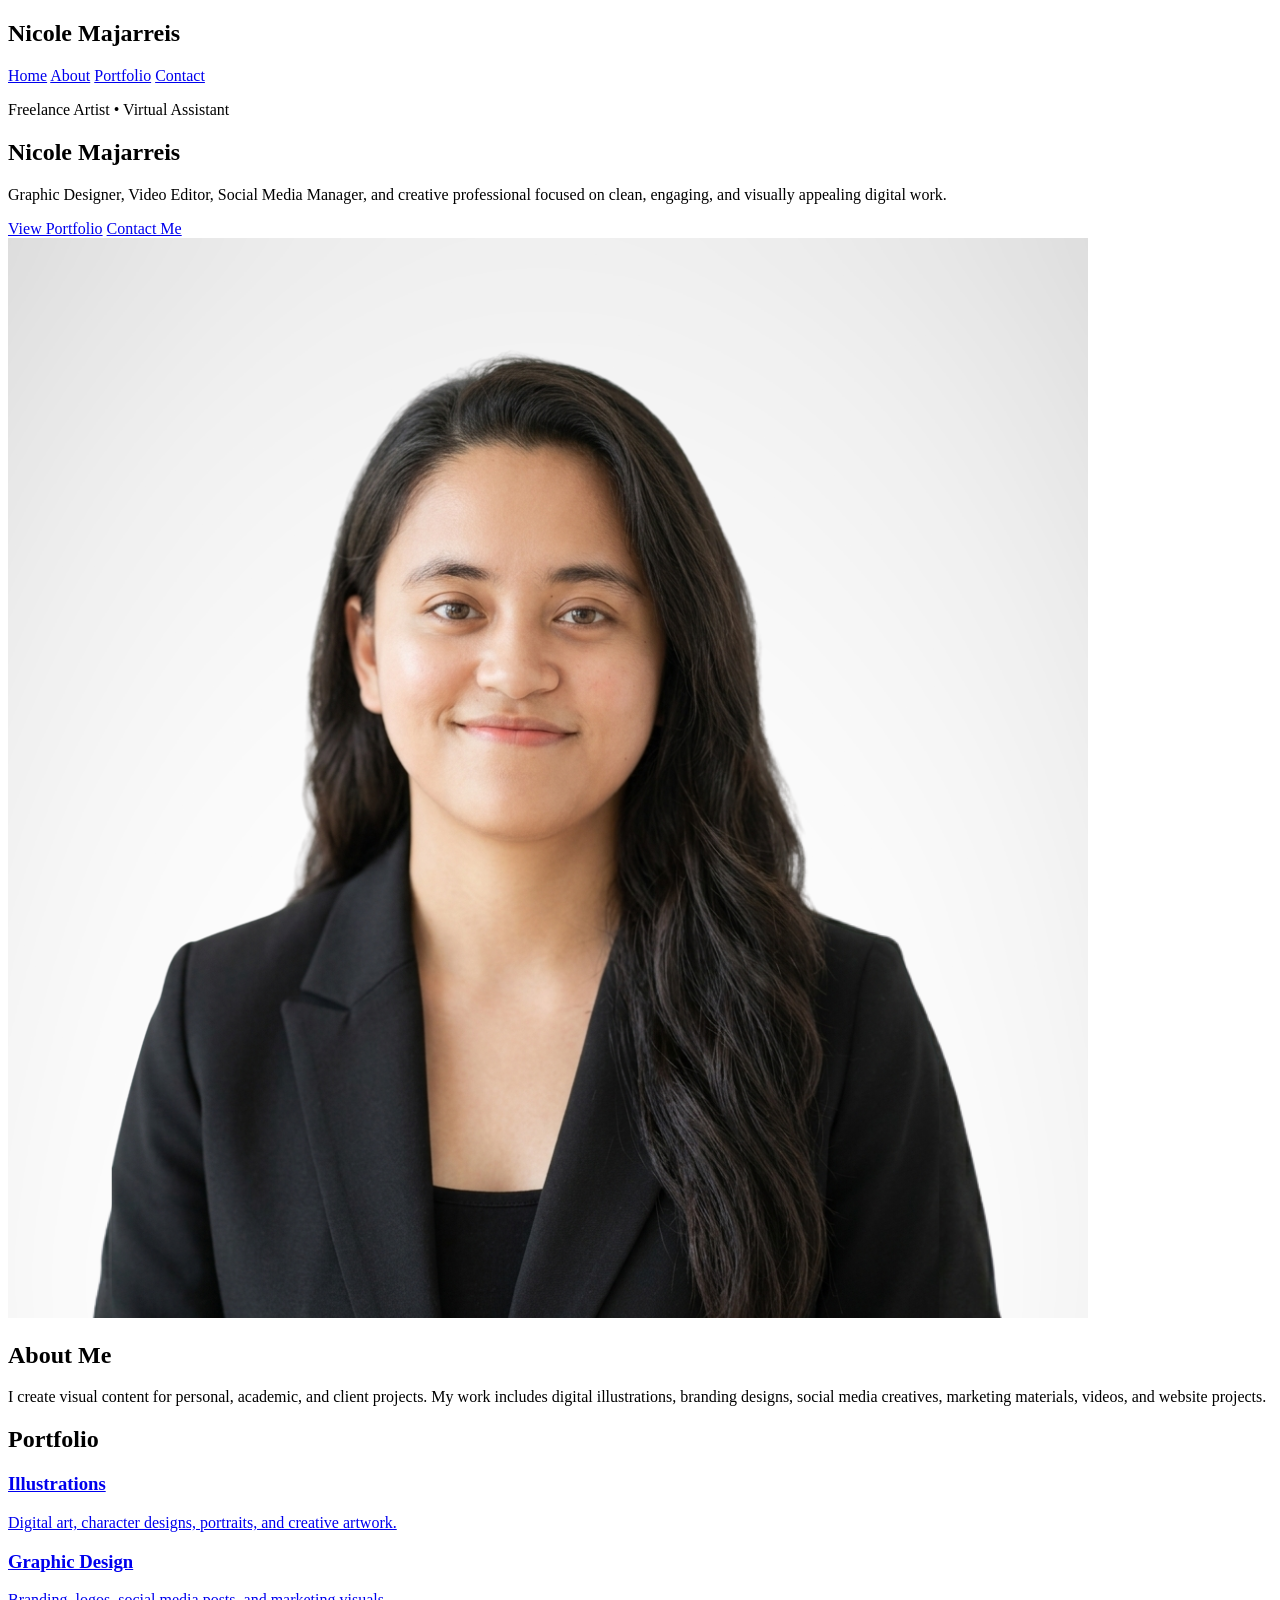
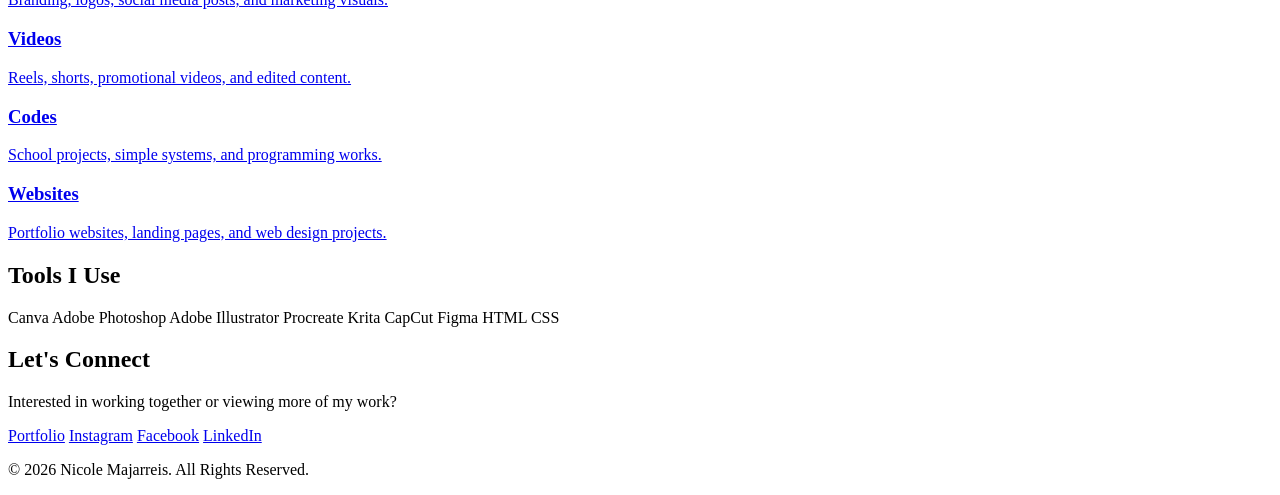
==== index.html @ 4a58bb7e "Fix stylesheet link self-closing tag in index.html" ====
<!DOCTYPE html>
<html lang="en">
<head>
  <meta charset="UTF-8" />
  <meta name="viewport" content="width=device-width, initial-scale=1.0" />
  <title>Nicole Majarreis | Portfolio</title>
  <link rel="stylesheet" href="style.css">
</head>
<body>

  <header>
    <nav>
      <h2>Nicole Majarreis</h2>
      <div>
        <a href="#home">Home</a>
        <a href="#about">About</a>
        <a href="#portfolio">Portfolio</a>
        <a href="#contact">Contact</a>
      </div>
    </nav>
  </header>

  <section class="hero" id="home">
    <div class="hero-text">
      <p class="small-title">Freelance Artist • Virtual Assistant</p>
      <h1>Nicole Majarreis</h1>
      <p>
        Graphic Designer, Video Editor, Social Media Manager, and creative professional
        focused on clean, engaging, and visually appealing digital work.
      </p>

      <div class="buttons">
        <a href="#portfolio" class="btn primary">View Portfolio</a>
        <a href="#contact" class="btn secondary">Contact Me</a>
      </div>
    </div>

    <div class="hero-card">
      <img src="assets/images/profile.png" alt="Nicole Majarreis">
    </div>
  </section>

  <section class="about" id="about">
    <h2>About Me</h2>
    <p>
      I create visual content for personal, academic, and client projects.
      My work includes digital illustrations, branding designs, social media creatives,
      marketing materials, videos, and website projects.
    </p>
  </section>

  <section class="portfolio" id="portfolio">
    <h2>Portfolio</h2>

    <div class="portfolio-grid">

      <a href="illustrations.html" class="project-card">
        <h3>Illustrations</h3>
        <p>Digital art, character designs, portraits, and creative artwork.</p>
      </a>

      <a href="graphic-design.html" class="project-card">
        <h3>Graphic Design</h3>
        <p>Branding, logos, social media posts, and marketing visuals.</p>
      </a>

      <a href="videos.html" class="project-card">
        <h3>Videos</h3>
        <p>Reels, shorts, promotional videos, and edited content.</p>
      </a>

      <a href="codes.html" class="project-card">
        <h3>Codes</h3>
        <p>School projects, simple systems, and programming works.</p>
      </a>

      <a href="websites.html" class="project-card">
        <h3>Websites</h3>
        <p>Portfolio websites, landing pages, and web design projects.</p>
      </a>

    </div>
  </section>

  <section class="tools">
    <h2>Tools I Use</h2>
    <div class="tools-list">
      <span>Canva</span>
      <span>Adobe Photoshop</span>
      <span>Adobe Illustrator</span>
      <span>Procreate</span>
      <span>Krita</span>
      <span>CapCut</span>
      <span>Figma</span>
      <span>HTML</span>
      <span>CSS</span>
    </div>
  </section>

  <section class="contact" id="contact">
    <h2>Let's Connect</h2>
    <p>Interested in working together or viewing more of my work?</p>

    <div class="contact-links">
      <a href="https://isabelo-baniqued.my.canva.site/nicole-majarreis-portfolio-va/#about-me" target="_blank">Portfolio</a>
      <a href="https://www.instagram.com/viinyx/" target="_blank">Instagram</a>
      <a href="https://www.facebook.com/viiofarts" target="_blank">Facebook</a>
      <a href="https://www.linkedin.com/in/nicole-majarreis/" target="_blank">LinkedIn</a>
    </div>
  </section>

  <footer>
    <p>© 2026 Nicole Majarreis. All Rights Reserved.</p>
  </footer>

</body>
</html>
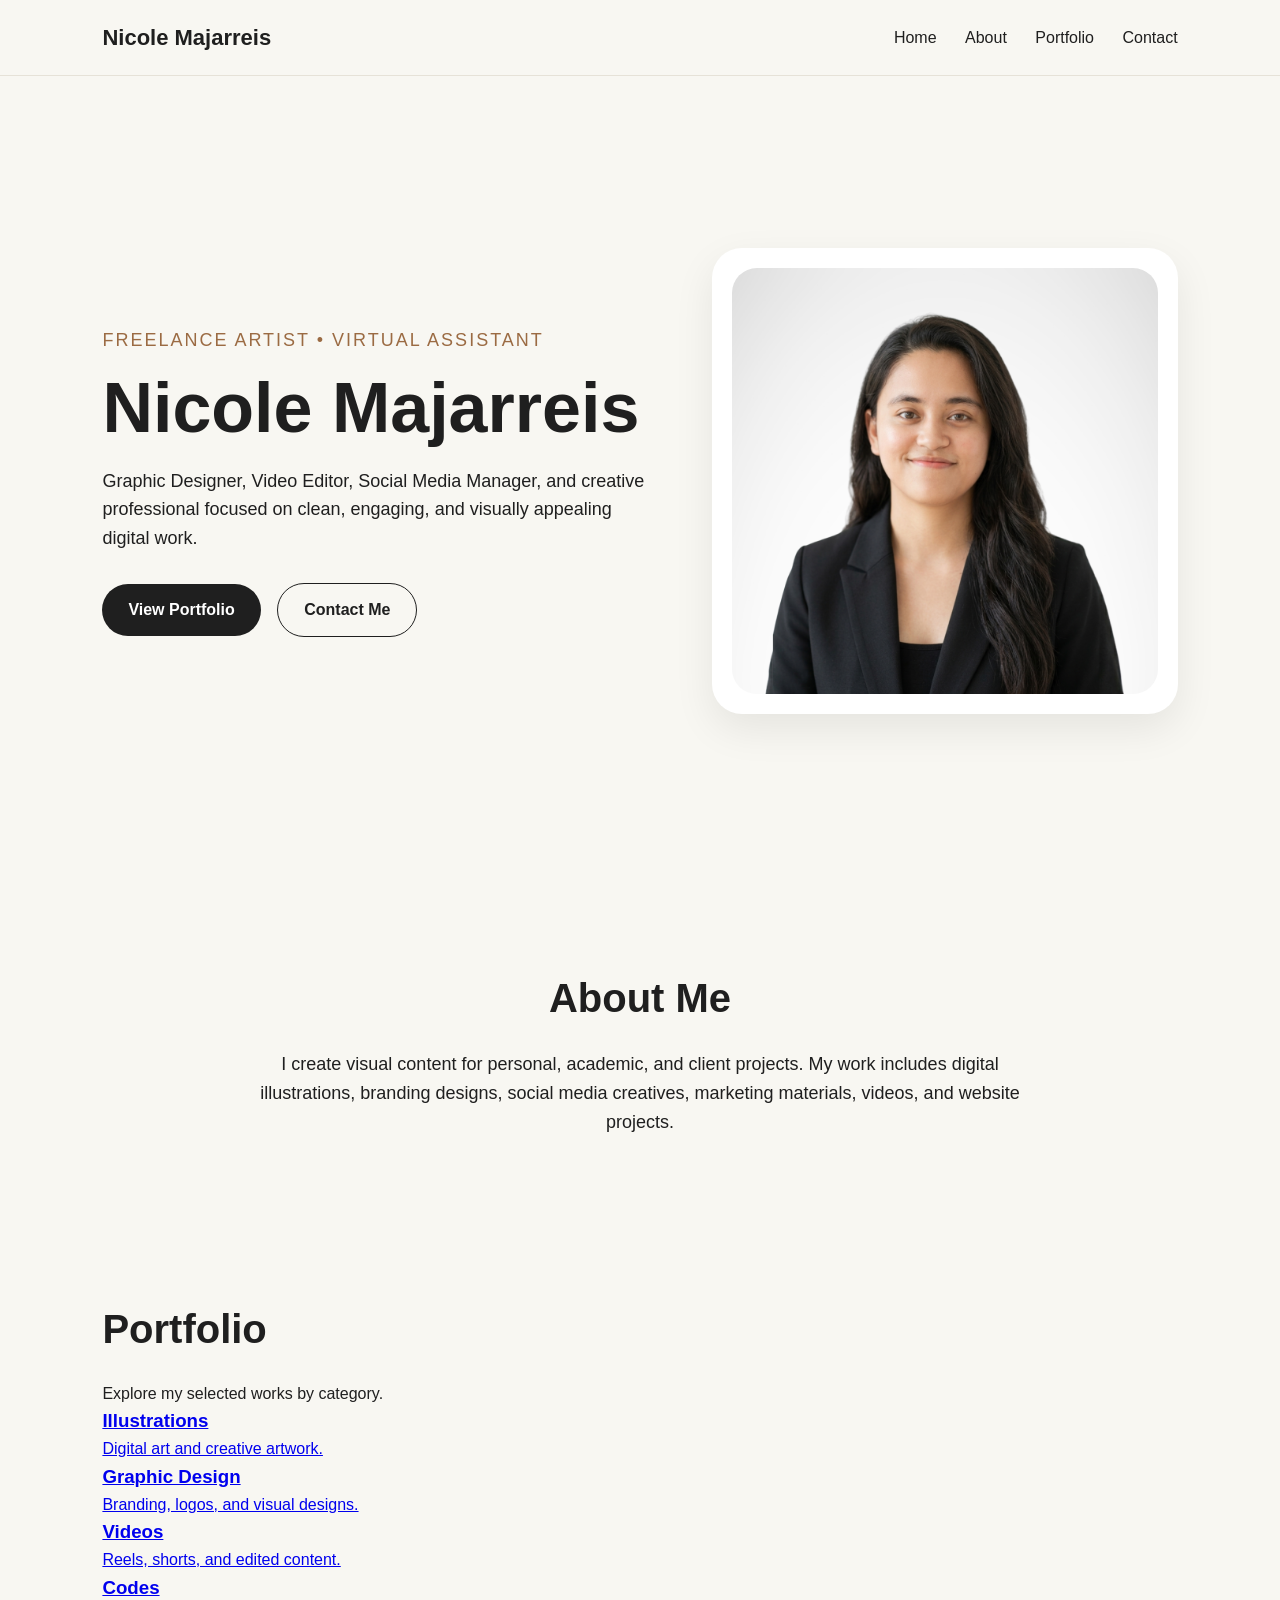
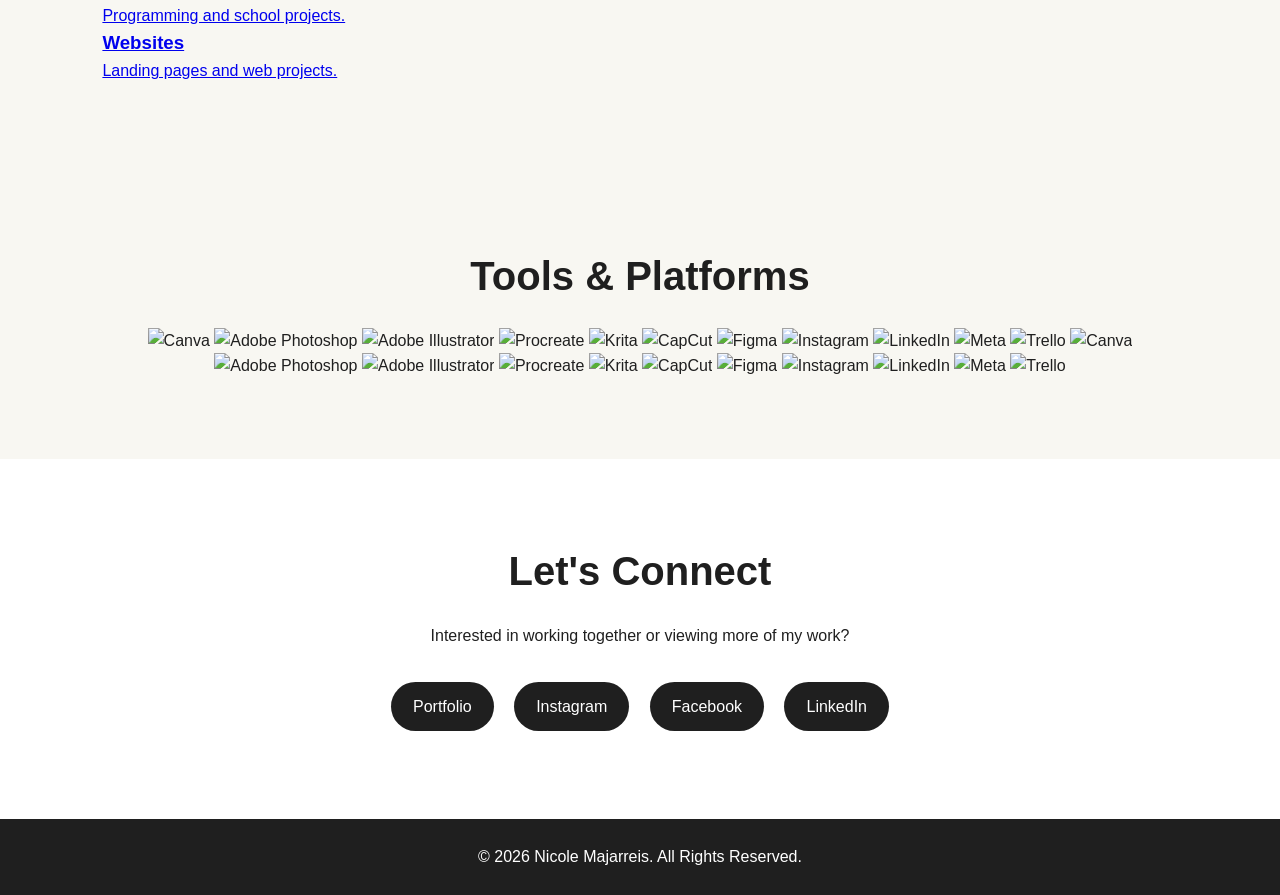
==== commit 9c54fbee: "Update index.html" ====
--- a/index.html
+++ b/index.html
@@ -4,7 +4,7 @@
   <meta charset="UTF-8" />
   <meta name="viewport" content="width=device-width, initial-scale=1.0" />
   <title>Nicole Majarreis | Portfolio</title>
-  <link rel="stylesheet" href="style.css">
+  <link rel="stylesheet" href="style.css" />
 </head>
 <body>
 
@@ -50,52 +50,81 @@
   </section>
 
   <section class="portfolio" id="portfolio">
-    <h2>Portfolio</h2>
+  <h2>Portfolio</h2>
+  <p class="section-subtitle">Explore my selected works by category.</p>
 
-    <div class="portfolio-grid">
+  <div class="flex-gallery">
 
-      <a href="illustrations.html" class="project-card">
+    <a href="illustrations.html" class="flex-card" style="background-image: url('assets/images/illustrations-cover.png');">
+      <div class="card-content">
         <h3>Illustrations</h3>
-        <p>Digital art, character designs, portraits, and creative artwork.</p>
-      </a>
+        <p>Digital art and creative artwork.</p>
+      </div>
+    </a>
 
-      <a href="graphic-design.html" class="project-card">
+    <a href="graphic-design.html" class="flex-card" style="background-image: url('assets/images/graphic-design-cover.png');">
+      <div class="card-content">
         <h3>Graphic Design</h3>
-        <p>Branding, logos, social media posts, and marketing visuals.</p>
-      </a>
+        <p>Branding, logos, and visual designs.</p>
+      </div>
+    </a>
 
-      <a href="videos.html" class="project-card">
+    <a href="videos.html" class="flex-card" style="background-image: url('assets/images/videos-cover.png');">
+      <div class="card-content">
         <h3>Videos</h3>
-        <p>Reels, shorts, promotional videos, and edited content.</p>
-      </a>
+        <p>Reels, shorts, and edited content.</p>
+      </div>
+    </a>
 
-      <a href="codes.html" class="project-card">
+    <a href="codes.html" class="flex-card" style="background-image: url('assets/images/codes-cover.png');">
+      <div class="card-content">
         <h3>Codes</h3>
-        <p>School projects, simple systems, and programming works.</p>
-      </a>
+        <p>Programming and school projects.</p>
+      </div>
+    </a>
 
-      <a href="websites.html" class="project-card">
+    <a href="websites.html" class="flex-card" style="background-image: url('assets/images/websites-cover.png');">
+      <div class="card-content">
         <h3>Websites</h3>
-        <p>Portfolio websites, landing pages, and web design projects.</p>
-      </a>
+        <p>Landing pages and web projects.</p>
+      </div>
+    </a>
 
+  </div>
+</section>
+
+<section class="tools">
+  <h2>Tools & Platforms</h2>
+
+  <div class="tools-marquee">
+    <div class="tools-track">
+      <img src="assets/images/canva.png" alt="Canva">
+      <img src="assets/images/photoshop.png" alt="Adobe Photoshop">
+      <img src="assets/images/illustrator.png" alt="Adobe Illustrator">
+      <img src="assets/images/procreate.png" alt="Procreate">
+      <img src="assets/images/krita.png" alt="Krita">
+      <img src="assets/images/capcut.png" alt="CapCut">
+      <img src="assets/images/figma.png" alt="Figma">
+      <img src="assets/images/instagram.png" alt="Instagram">
+      <img src="assets/images/linkedin.png" alt="LinkedIn">
+      <img src="assets/images/meta.png" alt="Meta">
+      <img src="assets/images/trello.png" alt="Trello">
+
+      <img src="assets/images/canva.png" alt="Canva">
+      <img src="assets/images/photoshop.png" alt="Adobe Photoshop">
+      <img src="assets/images/illustrator.png" alt="Adobe Illustrator">
+      <img src="assets/images/procreate.png" alt="Procreate">
+      <img src="assets/images/krita.png" alt="Krita">
+      <img src="assets/images/capcut.png" alt="CapCut">
+      <img src="assets/images/Figma.png" alt="Figma">
+      <img src="assets/images/instagram.png" alt="Instagram">
+      <img src="assets/images/linkedin.png" alt="LinkedIn">
+      <img src="assets/images/meta.png" alt="Meta">
+      <img src="assets/images/trello.png" alt="Trello">
     </div>
-  </section>
+  </div>
+</section>
 
-  <section class="tools">
-    <h2>Tools I Use</h2>
-    <div class="tools-list">
-      <span>Canva</span>
-      <span>Adobe Photoshop</span>
-      <span>Adobe Illustrator</span>
-      <span>Procreate</span>
-      <span>Krita</span>
-      <span>CapCut</span>
-      <span>Figma</span>
-      <span>HTML</span>
-      <span>CSS</span>
-    </div>
-  </section>
 
   <section class="contact" id="contact">
     <h2>Let's Connect</h2>
--- a/style.css
+++ b/style.css
@@ -0,0 +1,233 @@
+* {
+  margin: 0;
+  padding: 0;
+  box-sizing: border-box;
+}
+
+html {
+  scroll-behavior: smooth;
+}
+
+body {
+  font-family: Arial, sans-serif;
+  background: #F8F7F2;
+  color: #1f1f1f;
+  line-height: 1.6;
+}
+
+header {
+  width: 100%;
+  padding: 20px 8%;
+  background: #F8F7F2;
+  position: sticky;
+  top: 0;
+  z-index: 10;
+  border-bottom: 1px solid #e6e2d8;
+}
+
+nav {
+  display: flex;
+  justify-content: space-between;
+  align-items: center;
+}
+
+nav h2 {
+  font-size: 22px;
+}
+
+nav a {
+  text-decoration: none;
+  color: #1f1f1f;
+  margin-left: 24px;
+  font-weight: 500;
+}
+
+nav a:hover {
+  color: #9b6b43;
+}
+
+.hero {
+  min-height: 90vh;
+  padding: 80px 8%;
+  display: grid;
+  grid-template-columns: 1.2fr 1fr;
+  align-items: center;
+  gap: 50px;
+}
+
+.small-title {
+  color: #9b6b43;
+  letter-spacing: 2px;
+  text-transform: uppercase;
+  font-size: 14px;
+  margin-bottom: 15px;
+}
+
+.hero h1 {
+  font-size: 70px;
+  line-height: 1.1;
+  margin-bottom: 20px;
+}
+
+.hero p {
+  max-width: 600px;
+  font-size: 18px;
+}
+
+.buttons {
+  margin-top: 30px;
+}
+
+.btn {
+  display: inline-block;
+  padding: 13px 26px;
+  border-radius: 30px;
+  text-decoration: none;
+  margin-right: 12px;
+  font-weight: bold;
+}
+
+.primary {
+  background: #1f1f1f;
+  color: #fff;
+}
+
+.secondary {
+  border: 1px solid #1f1f1f;
+  color: #1f1f1f;
+}
+
+.hero-card {
+  background: #fff;
+  padding: 20px;
+  border-radius: 30px;
+  box-shadow: 0 15px 40px rgba(0,0,0,0.08);
+}
+
+.hero-card img {
+  width: 100%;
+  border-radius: 25px;
+  display: block;
+}
+
+section {
+  padding: 80px 8%;
+}
+
+.about {
+  text-align: center;
+}
+
+.about h2,
+.portfolio h2,
+.tools h2,
+.contact h2 {
+  font-size: 40px;
+  margin-bottom: 20px;
+}
+
+.about p {
+  max-width: 800px;
+  margin: auto;
+  font-size: 18px;
+}
+
+.portfolio-grid {
+  display: grid;
+  grid-template-columns: repeat(3, 1fr);
+  gap: 25px;
+  margin-top: 30px;
+}
+
+.project-card {
+  background: #fff;
+  padding: 35px;
+  border-radius: 24px;
+  text-decoration: none;
+  color: #1f1f1f;
+  border: 1px solid #e8e3d8;
+  transition: 0.3s ease;
+}
+
+.project-card:hover {
+  transform: translateY(-8px);
+  box-shadow: 0 15px 35px rgba(0,0,0,0.08);
+}
+
+.project-card h3 {
+  font-size: 24px;
+  margin-bottom: 12px;
+}
+
+.tools {
+  text-align: center;
+}
+
+.tools-list {
+  display: flex;
+  flex-wrap: wrap;
+  justify-content: center;
+  gap: 12px;
+  margin-top: 25px;
+}
+
+.tools-list span {
+  background: #fff;
+  border: 1px solid #e8e3d8;
+  padding: 12px 20px;
+  border-radius: 30px;
+}
+
+.contact {
+  text-align: center;
+  background: #fff;
+}
+
+.contact-links {
+  margin-top: 25px;
+}
+
+.contact-links a {
+  display: inline-block;
+  margin: 8px;
+  padding: 12px 22px;
+  border-radius: 30px;
+  text-decoration: none;
+  color: #fff;
+  background: #1f1f1f;
+}
+
+footer {
+  text-align: center;
+  padding: 25px;
+  background: #1f1f1f;
+  color: white;
+}
+
+@media (max-width: 900px) {
+  .hero {
+    grid-template-columns: 1fr;
+    text-align: center;
+  }
+
+  .hero p {
+    margin: auto;
+  }
+
+  .hero h1 {
+    font-size: 48px;
+  }
+
+  .portfolio-grid {
+    grid-template-columns: 1fr;
+  }
+
+  nav {
+    flex-direction: column;
+    gap: 15px;
+  }
+
+  nav a {
+    margin: 0 8px;
+  }
+}
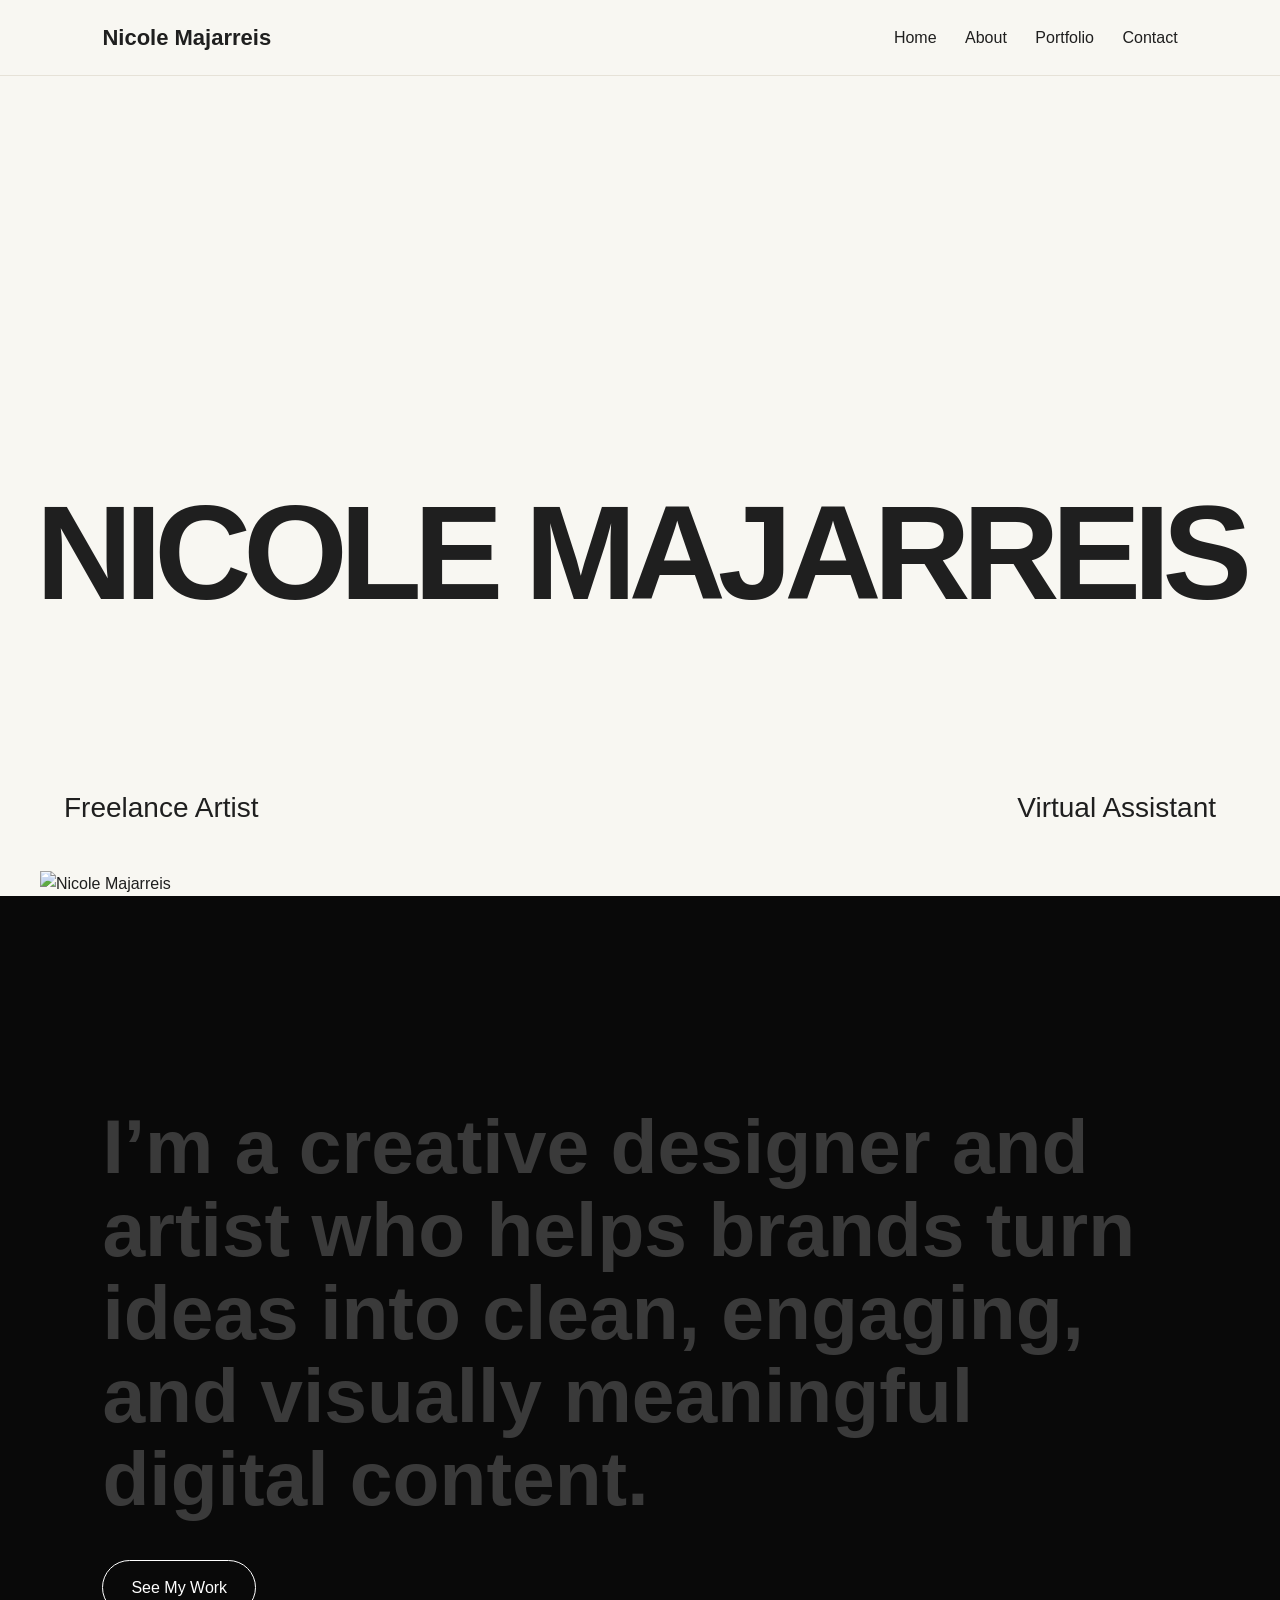
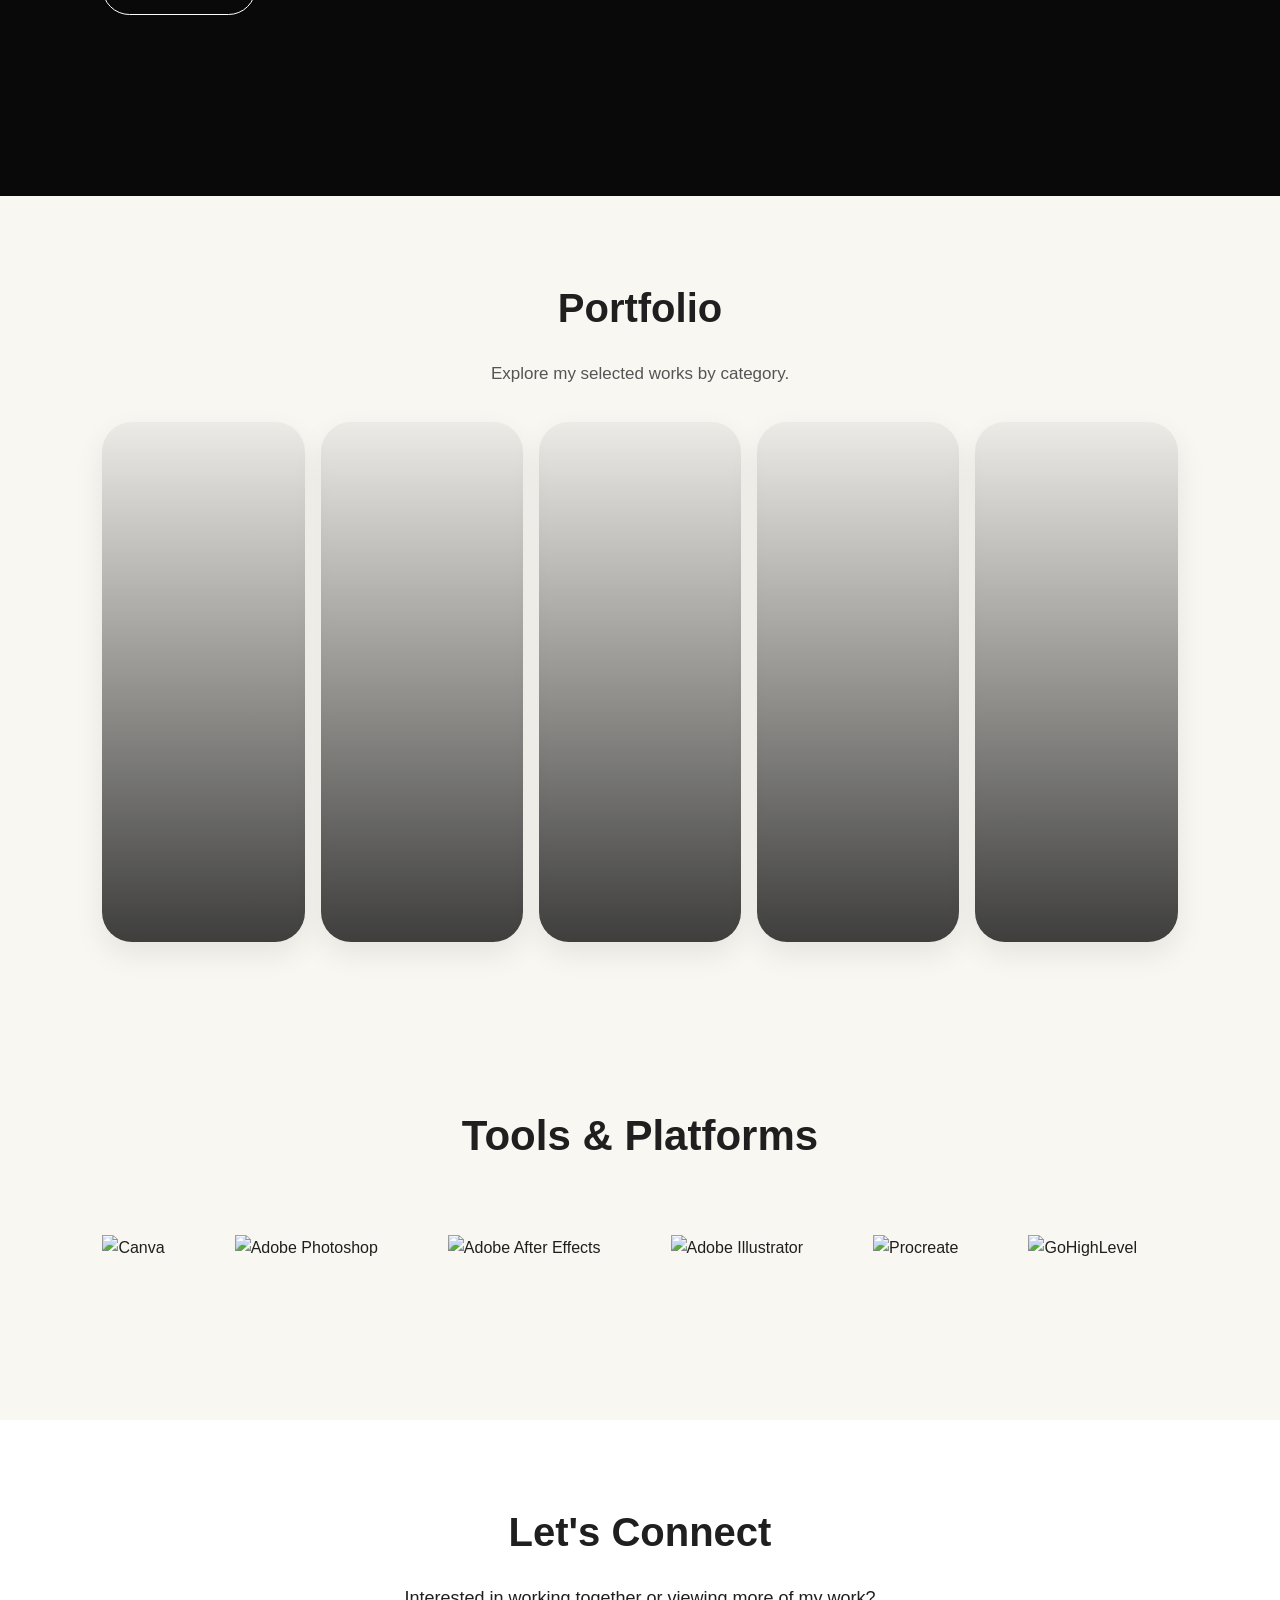
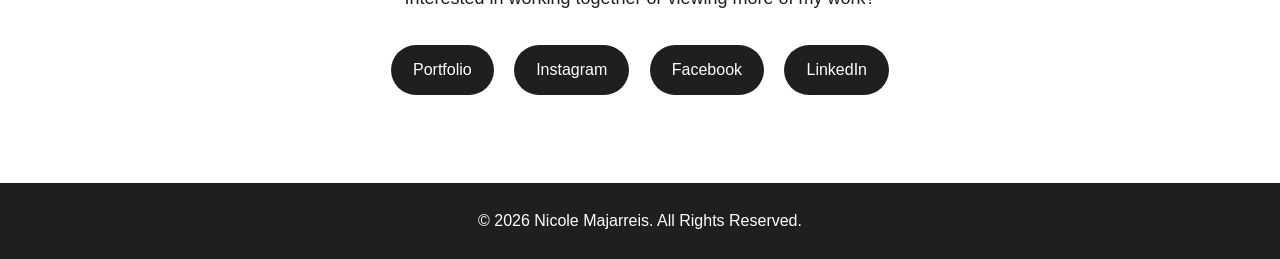
==== commit 0fc91bf7: "Add files via upload" ====
--- a/index.html
+++ b/index.html
@@ -20,34 +20,44 @@
     </nav>
   </header>
 
-  <section class="hero" id="home">
-    <div class="hero-text">
-      <p class="small-title">Freelance Artist • Virtual Assistant</p>
-      <h1>Nicole Majarreis</h1>
-      <p>
-        Graphic Designer, Video Editor, Social Media Manager, and creative professional
-        focused on clean, engaging, and visually appealing digital work.
-      </p>
+<section class="trend-hero" id="home">
+  <div class="hero-image-wrap">
+    <img src="assets/images/Home banner.png" alt="Nicole Majarreis" class="hero-main-img">
+  </div>
 
-      <div class="buttons">
-        <a href="#portfolio" class="btn primary">View Portfolio</a>
-        <a href="#contact" class="btn secondary">Contact Me</a>
-      </div>
-    </div>
+  <h1 class="hero-big-text">NICOLE MAJARREIS</h1>
 
-    <div class="hero-card">
-      <img src="assets/images/profile.png" alt="Nicole Majarreis">
-    </div>
-  </section>
+<div class="hero-role-left">Freelance Artist</div>
+<div class="hero-role-right">Virtual Assistant</div>
+</section>
 
-  <section class="about" id="about">
-    <h2>About Me</h2>
-    <p>
-      I create visual content for personal, academic, and client projects.
-      My work includes digital illustrations, branding designs, social media creatives,
-      marketing materials, videos, and website projects.
-    </p>
-  </section>
+<section class="intro-reveal">
+  <p class="intro-label"></p>
+<h2 class="word-reveal">
+  <span class="white-word">I’m</span>
+<span class="white-word">a</span>
+<span class="white-word">creative</span>
+
+<span class="red-word">designer</span>
+<span class="red-word">and</span>
+<span class="red-word">artist</span>
+
+<span class="white-word">who</span>
+<span class="white-word">helps</span>
+<span class="white-word">brands</span>
+<span class="white-word">turn</span>
+<span class="white-word">ideas</span>
+<span class="white-word">into</span>
+<span class="white-word">clean,</span>
+<span class="white-word">engaging,</span>
+<span class="white-word">and</span>
+<span class="white-word">visually</span>
+<span class="white-word">meaningful</span>
+<span class="white-word">digital</span>
+<span class="white-word">content.</span>
+</h2>
+  <a href="#portfolio" class="intro-btn">See My Work</a>
+</section>
 
   <section class="portfolio" id="portfolio">
   <h2>Portfolio</h2>
@@ -69,7 +79,7 @@
       </div>
     </a>
 
-    <a href="videos.html" class="flex-card" style="background-image: url('assets/images/videos-cover.png');">
+    <a href="videos.html" class="flex-card" style="background-image: url('assets/images/videos-cover.jpg');">
       <div class="card-content">
         <h3>Videos</h3>
         <p>Reels, shorts, and edited content.</p>
@@ -100,26 +110,22 @@
     <div class="tools-track">
       <img src="assets/images/canva.png" alt="Canva">
       <img src="assets/images/photoshop.png" alt="Adobe Photoshop">
+      <img src="assets/images/after-effects.png" alt="Adobe After Effects">
       <img src="assets/images/illustrator.png" alt="Adobe Illustrator">
       <img src="assets/images/procreate.png" alt="Procreate">
-      <img src="assets/images/krita.png" alt="Krita">
+      <img src="assets/images/ghl.png" alt="GoHighLevel">
       <img src="assets/images/capcut.png" alt="CapCut">
       <img src="assets/images/figma.png" alt="Figma">
-      <img src="assets/images/instagram.png" alt="Instagram">
-      <img src="assets/images/linkedin.png" alt="LinkedIn">
-      <img src="assets/images/meta.png" alt="Meta">
       <img src="assets/images/trello.png" alt="Trello">
 
       <img src="assets/images/canva.png" alt="Canva">
       <img src="assets/images/photoshop.png" alt="Adobe Photoshop">
+      <img src="assets/images/after-effects.png" alt="Adobe After Effects">
       <img src="assets/images/illustrator.png" alt="Adobe Illustrator">
       <img src="assets/images/procreate.png" alt="Procreate">
-      <img src="assets/images/krita.png" alt="Krita">
+      <img src="assets/images/ghl.png" alt="GoHighLevel">
       <img src="assets/images/capcut.png" alt="CapCut">
       <img src="assets/images/Figma.png" alt="Figma">
-      <img src="assets/images/instagram.png" alt="Instagram">
-      <img src="assets/images/linkedin.png" alt="LinkedIn">
-      <img src="assets/images/meta.png" alt="Meta">
       <img src="assets/images/trello.png" alt="Trello">
     </div>
   </div>
@@ -141,6 +147,6 @@
   <footer>
     <p>© 2026 Nicole Majarreis. All Rights Reserved.</p>
   </footer>
-
+<script src="script.js"></script>
 </body>
-</html>
+</html>
--- a/style.css
+++ b/style.css
@@ -1,233 +1,1204 @@
-* {
-  margin: 0;
-  padding: 0;
-  box-sizing: border-box;
-}
-
-html {
-  scroll-behavior: smooth;
-}
-
-body {
-  font-family: Arial, sans-serif;
-  background: #F8F7F2;
-  color: #1f1f1f;
-  line-height: 1.6;
-}
-
-header {
-  width: 100%;
-  padding: 20px 8%;
-  background: #F8F7F2;
-  position: sticky;
-  top: 0;
-  z-index: 10;
-  border-bottom: 1px solid #e6e2d8;
-}
-
-nav {
-  display: flex;
-  justify-content: space-between;
-  align-items: center;
-}
-
-nav h2 {
-  font-size: 22px;
-}
-
-nav a {
-  text-decoration: none;
-  color: #1f1f1f;
-  margin-left: 24px;
-  font-weight: 500;
-}
-
-nav a:hover {
-  color: #9b6b43;
-}
-
-.hero {
-  min-height: 90vh;
-  padding: 80px 8%;
-  display: grid;
-  grid-template-columns: 1.2fr 1fr;
-  align-items: center;
-  gap: 50px;
-}
-
-.small-title {
-  color: #9b6b43;
-  letter-spacing: 2px;
-  text-transform: uppercase;
-  font-size: 14px;
-  margin-bottom: 15px;
-}
-
-.hero h1 {
-  font-size: 70px;
-  line-height: 1.1;
-  margin-bottom: 20px;
-}
-
-.hero p {
-  max-width: 600px;
-  font-size: 18px;
-}
-
-.buttons {
-  margin-top: 30px;
-}
-
-.btn {
-  display: inline-block;
-  padding: 13px 26px;
-  border-radius: 30px;
-  text-decoration: none;
-  margin-right: 12px;
-  font-weight: bold;
-}
-
-.primary {
-  background: #1f1f1f;
-  color: #fff;
-}
-
-.secondary {
-  border: 1px solid #1f1f1f;
-  color: #1f1f1f;
-}
-
-.hero-card {
-  background: #fff;
-  padding: 20px;
-  border-radius: 30px;
-  box-shadow: 0 15px 40px rgba(0,0,0,0.08);
-}
-
-.hero-card img {
-  width: 100%;
-  border-radius: 25px;
-  display: block;
-}
-
-section {
-  padding: 80px 8%;
-}
-
-.about {
-  text-align: center;
-}
-
-.about h2,
-.portfolio h2,
-.tools h2,
-.contact h2 {
-  font-size: 40px;
-  margin-bottom: 20px;
-}
-
-.about p {
-  max-width: 800px;
-  margin: auto;
-  font-size: 18px;
-}
-
-.portfolio-grid {
-  display: grid;
-  grid-template-columns: repeat(3, 1fr);
-  gap: 25px;
-  margin-top: 30px;
-}
-
-.project-card {
-  background: #fff;
-  padding: 35px;
-  border-radius: 24px;
-  text-decoration: none;
-  color: #1f1f1f;
-  border: 1px solid #e8e3d8;
-  transition: 0.3s ease;
-}
-
-.project-card:hover {
-  transform: translateY(-8px);
-  box-shadow: 0 15px 35px rgba(0,0,0,0.08);
-}
-
-.project-card h3 {
-  font-size: 24px;
-  margin-bottom: 12px;
-}
-
-.tools {
-  text-align: center;
-}
-
-.tools-list {
-  display: flex;
-  flex-wrap: wrap;
-  justify-content: center;
-  gap: 12px;
-  margin-top: 25px;
-}
-
-.tools-list span {
-  background: #fff;
-  border: 1px solid #e8e3d8;
-  padding: 12px 20px;
-  border-radius: 30px;
-}
-
-.contact {
-  text-align: center;
-  background: #fff;
-}
-
-.contact-links {
-  margin-top: 25px;
-}
-
-.contact-links a {
-  display: inline-block;
-  margin: 8px;
-  padding: 12px 22px;
-  border-radius: 30px;
-  text-decoration: none;
-  color: #fff;
-  background: #1f1f1f;
-}
-
-footer {
-  text-align: center;
-  padding: 25px;
-  background: #1f1f1f;
-  color: white;
-}
-
-@media (max-width: 900px) {
-  .hero {
-    grid-template-columns: 1fr;
-    text-align: center;
-  }
-
-  .hero p {
-    margin: auto;
-  }
-
-  .hero h1 {
-    font-size: 48px;
-  }
-
-  .portfolio-grid {
-    grid-template-columns: 1fr;
-  }
-
-  nav {
-    flex-direction: column;
-    gap: 15px;
-  }
-
-  nav a {
-    margin: 0 8px;
-  }
-}
+* {
+  margin: 0;
+  padding: 0;
+  box-sizing: border-box;
+}
+
+html {
+  scroll-behavior: smooth;
+}
+
+body {
+  font-family: Arial, sans-serif;
+  background: #F8F7F2;
+  color: #1f1f1f;
+  line-height: 1.6;
+}
+
+/* HEADER */
+header {
+  width: 100%;
+  padding: 20px 8%;
+  background: #F8F7F2;
+  position: sticky;
+  top: 0;
+  z-index: 10;
+  border-bottom: 1px solid #e6e2d8;
+}
+
+nav {
+  display: flex;
+  justify-content: space-between;
+  align-items: center;
+}
+
+nav h2 {
+  font-size: 22px;
+}
+
+nav a {
+  text-decoration: none;
+  color: #1f1f1f;
+  margin-left: 24px;
+  font-weight: 500;
+}
+
+nav a:hover {
+  color: #9b6b43;
+}
+
+/* HERO */
+.hero {
+  min-height: 90vh;
+  padding: 80px 8%;
+  display: grid;
+  grid-template-columns: 1.2fr 1fr;
+  align-items: center;
+  gap: 50px;
+}
+
+.small-title {
+  color: #9b6b43;
+  letter-spacing: 2px;
+  text-transform: uppercase;
+  font-size: 14px;
+  margin-bottom: 15px;
+}
+
+.hero h1 {
+  font-size: 70px;
+  line-height: 1.1;
+  margin-bottom: 20px;
+}
+
+.hero p {
+  max-width: 600px;
+  font-size: 18px;
+}
+
+.buttons {
+  margin-top: 30px;
+}
+
+.btn {
+  display: inline-block;
+  padding: 13px 26px;
+  border-radius: 30px;
+  text-decoration: none;
+  margin-right: 12px;
+  font-weight: bold;
+}
+
+.primary {
+  background: #1f1f1f;
+  color: #fff;
+}
+
+.secondary {
+  border: 1px solid #1f1f1f;
+  color: #1f1f1f;
+}
+
+.hero-card {
+  background: #fff;
+  padding: 20px;
+  border-radius: 30px;
+  box-shadow: 0 15px 40px rgba(0,0,0,0.08);
+}
+
+.hero-card img {
+  width: 100%;
+  border-radius: 25px;
+  display: block;
+}
+
+/* GENERAL SECTIONS */
+section {
+  padding: 80px 8%;
+}
+
+.about {
+  text-align: center;
+}
+
+.about h2,
+.portfolio h2,
+.tools h2,
+.contact h2 {
+  font-size: 40px;
+  margin-bottom: 20px;
+}
+
+.about p {
+  max-width: 800px;
+  margin: auto;
+  font-size: 18px;
+}
+
+/* PORTFOLIO FLEX CARDS */
+.portfolio {
+  text-align: center;
+  background: #F8F7F2;
+}
+
+.section-subtitle {
+  text-align: center;
+  margin-bottom: 35px;
+  color: #555;
+  font-size: 17px;
+}
+
+.flex-gallery {
+  display: flex;
+  gap: 16px;
+  width: 100%;
+  height: 520px;
+  margin-top: 35px;
+}
+
+.flex-card {
+  flex: 1;
+  position: relative;
+  border-radius: 30px;
+  overflow: hidden;
+  background-size: cover;
+  background-position: center;
+  text-decoration: none;
+  color: white;
+  transition: flex 0.7s ease, transform 0.5s ease, box-shadow 0.5s ease;
+  cursor: pointer;
+  box-shadow: 0 12px 30px rgba(0,0,0,0.08);
+}
+
+.flex-card::before {
+  content: "";
+  position: absolute;
+  inset: 0;
+  background: linear-gradient(to top, rgba(0,0,0,0.75), rgba(0,0,0,0.05));
+  transition: 0.5s ease;
+}
+
+.flex-card:hover {
+  flex: 4;
+  transform: translateY(-8px);
+  box-shadow: 0 18px 45px rgba(0,0,0,0.16);
+}
+
+.flex-card:hover::before {
+  background: linear-gradient(to top, rgba(0,0,0,0.85), rgba(0,0,0,0.15));
+}
+
+.card-content {
+  position: absolute;
+  bottom: 30px;
+  left: 28px;
+  right: 28px;
+  z-index: 2;
+  text-align: left;
+  opacity: 0;
+  transform: translateY(20px);
+  transition: 0.5s ease;
+}
+
+.flex-card:hover .card-content {
+  opacity: 1;
+  transform: translateY(0);
+}
+
+.card-content h3 {
+  font-size: 32px;
+  margin-bottom: 8px;
+}
+
+.card-content p {
+  font-size: 16px;
+  color: #f1f1f1;
+}
+
+/* TOOLS MARQUEE SECTION */
+.tools {
+  text-align: center;
+  overflow: hidden;
+  background: #F8F7F2;
+}
+
+.tools h2 {
+  font-size: 42px;
+  margin-bottom: 40px;
+}
+
+.tools-marquee {
+  width: 100%;
+  overflow: hidden;
+  position: relative;
+  padding: 25px 0;
+}
+
+.tools-track {
+  display: flex;
+  align-items: center;
+  gap: 70px;
+  width: max-content;
+  animation: scrollTools 28s linear infinite;
+}
+
+.tools-track img {
+  height: 80px;
+  width: auto;
+  object-fit: contain;
+  transition: transform 0.3s ease;
+}
+
+.tools-track img:hover {
+  transform: scale(1.12);
+}
+
+@keyframes scrollTools {
+  from {
+    transform: translateX(0);
+  }
+  to {
+    transform: translateX(-50%);
+  }
+}
+
+/* CONTACT */
+.contact {
+  text-align: center;
+  background: #fff;
+}
+
+.contact p {
+  font-size: 18px;
+}
+
+.contact-links {
+  margin-top: 25px;
+}
+
+.contact-links a {
+  display: inline-block;
+  margin: 8px;
+  padding: 12px 22px;
+  border-radius: 30px;
+  text-decoration: none;
+  color: #fff;
+  background: #1f1f1f;
+  transition: 0.3s ease;
+}
+
+.contact-links a:hover {
+  background: #9b6b43;
+  transform: translateY(-3px);
+}
+
+/* FOOTER */
+footer {
+  text-align: center;
+  padding: 25px;
+  background: #1f1f1f;
+  color: white;
+}
+
+/* RESPONSIVE */
+@media (max-width: 900px) {
+  .hero {
+    grid-template-columns: 1fr;
+    text-align: center;
+  }
+
+  .hero p {
+    margin: auto;
+  }
+
+  .hero h1 {
+    font-size: 48px;
+  }
+
+  nav {
+    flex-direction: column;
+    gap: 15px;
+  }
+
+  nav a {
+    margin: 0 8px;
+  }
+
+  .flex-gallery {
+    flex-direction: column;
+    height: auto;
+  }
+
+  .flex-card {
+    height: 230px;
+    flex: none;
+  }
+
+  .flex-card:hover {
+    flex: none;
+    transform: translateY(-5px);
+  }
+
+  .card-content {
+    opacity: 1;
+    transform: translateY(0);
+  }
+
+  .tools h2 {
+    font-size: 32px;
+  }
+
+  .tools-track {
+    gap: 45px;
+    animation-duration: 22s;
+  }
+
+  .tools-track img {
+    height: 55px;
+  }
+}
+
+/* INNER PORTFOLIO PAGES */
+/* INNER PORTFOLIO PAGES */
+/* INNER PORTFOLIO PAGES */
+/* INNER PORTFOLIO PAGES */
+
+/* ILLUSTRATIONS PAGE CAROUSEL */
+
+.page-hero {
+  min-height: 50vh;
+  padding: 100px 8% 60px;
+  text-align: center;
+  background: #F8F7F2;
+}
+
+.page-hero h1 {
+  font-size: 64px;
+  margin-bottom: 18px;
+}
+
+.page-hero p {
+  max-width: 700px;
+  margin: auto;
+  font-size: 18px;
+}
+
+.carousel-section {
+  padding: 70px 8%;
+  background: #F8F7F2;
+}
+
+.carousel-section h2 {
+  font-size: 38px;
+  margin-bottom: 10px;
+}
+
+.carousel-section p {
+  color: #555;
+  margin-bottom: 30px;
+  max-width: 700px;
+}
+
+.image-carousel {
+  display: flex;
+  gap: 22px;
+  overflow-x: auto;
+  scroll-snap-type: x mandatory;
+  padding: 10px 0 25px;
+}
+
+.image-carousel::-webkit-scrollbar {
+  height: 10px;
+}
+
+.image-carousel::-webkit-scrollbar-thumb {
+  background: #1f1f1f;
+  border-radius: 20px;
+}
+
+.image-carousel img {
+  min-width: 360px;
+  height: 460px;
+  object-fit: cover;
+  border-radius: 28px;
+  scroll-snap-align: center;
+  box-shadow: 0 15px 35px rgba(0,0,0,0.12);
+  transition: 0.3s ease;
+}
+
+.image-carousel img:hover {
+  transform: scale(1.03);
+}
+
+.tall-carousel img {
+  min-width: 320px;
+  height: 520px;
+}
+
+@media (max-width: 768px) {
+  .page-hero h1 {
+    font-size: 44px;
+  }
+
+  .image-carousel img {
+    min-width: 260px;
+    height: 360px;
+  }
+
+  .tall-carousel img {
+    min-width: 260px;
+    height: 420px;
+  }
+}
+.dark-carousel {
+  background: #050505;
+  color: white;
+  text-align: center;
+}
+
+.dark-carousel p {
+  color: #ccc;
+  margin: 0 auto 35px;
+}
+
+.carousel-3d {
+  position: relative;
+  height: 430px;
+  display: flex;
+  align-items: center;
+  justify-content: center;
+  overflow: hidden;
+}
+
+.carousel-stage {
+  position: relative;
+  width: 100%;
+  height: 360px;
+  perspective: 1200px;
+}
+
+.carousel-stage img {
+  position: absolute;
+  top: 50%;
+  left: 50%;
+  width: 260px;
+  height: 320px;
+  object-fit: cover;
+  border-radius: 18px;
+  transform: translate(-50%, -50%) scale(0.6);
+  opacity: 0;
+  transition: all 0.6s ease;
+  box-shadow: 0 20px 50px rgba(0,0,0,0.45);
+}
+
+.carousel-stage img.active {
+  transform: translate(-50%, -50%) scale(1);
+  opacity: 1;
+  z-index: 5;
+}
+
+.carousel-stage img.left {
+  transform: translate(-140%, -50%) rotateY(35deg) scale(0.8);
+  opacity: 0.8;
+  z-index: 3;
+}
+
+.carousel-stage img.right {
+  transform: translate(40%, -50%) rotateY(-35deg) scale(0.8);
+  opacity: 0.8;
+  z-index: 3;
+}
+
+.carousel-stage img.far-left {
+  transform: translate(-220%, -50%) rotateY(55deg) scale(0.55);
+  opacity: 0.45;
+  z-index: 2;
+}
+
+.carousel-stage img.far-right {
+  transform: translate(120%, -50%) rotateY(-55deg) scale(0.55);
+  opacity: 0.45;
+  z-index: 2;
+}
+
+.carousel-btn {
+  position: relative;
+  z-index: 10;
+  border: none;
+  background: white;
+  color: #111;
+  width: 42px;
+  height: 42px;
+  border-radius: 50%;
+  cursor: pointer;
+  font-size: 20px;
+  margin: 0 12px;
+}
+
+@media (max-width: 768px) {
+  .carousel-stage img {
+    width: 200px;
+    height: 260px;
+  }
+
+  .carousel-stage img.left {
+    transform: translate(-115%, -50%) rotateY(35deg) scale(0.75);
+  }
+
+  .carousel-stage img.right {
+    transform: translate(15%, -50%) rotateY(-35deg) scale(0.75);
+  }
+}
+
+
+/* MOVING STACKED CARD CAROUSEL */
+
+.stacked-projects {
+  background: #000;
+  color: white;
+  text-align: center;
+  padding: 90px 8%;
+  overflow: hidden;
+}
+
+
+.stacked-projects h2 {
+  color: #1f1f1f;
+}
+
+.stacked-projects p {
+  color: #555;
+}
+
+.stacked-carousel {
+  position: relative;
+  height: 470px;
+  max-width: 1150px;
+  margin: auto;
+  display: flex;
+  align-items: center;
+  justify-content: center;
+}
+
+.stack-card {
+  position: absolute;
+  width: 260px;
+  height: 360px;
+  border-radius: 28px;
+  overflow: hidden;
+  box-shadow: 0 20px 45px rgba(0,0,0,0.18);
+  transition: all 0.65s ease;
+  opacity: 0;
+}
+
+.stack-card img {
+  width: 100%;
+  height: 100%;
+  object-fit: cover;
+}
+
+.stack-card.stack-active {
+  transform: translateX(0) rotate(0deg) scale(1.08);
+  opacity: 1;
+  z-index: 5;
+}
+
+.stack-card.stack-left {
+  transform: translateX(-230px) rotate(-10deg) scale(0.95);
+  opacity: 0.9;
+  z-index: 4;
+}
+
+.stack-card.stack-right {
+  transform: translateX(230px) rotate(10deg) scale(0.95);
+  opacity: 0.9;
+  z-index: 4;
+}
+
+.stack-card.stack-far-left {
+  transform: translateX(-430px) rotate(-18deg) scale(0.82);
+  opacity: 0.55;
+  z-index: 3;
+}
+
+.stack-card.stack-far-right {
+  transform: translateX(430px) rotate(18deg) scale(0.82);
+  opacity: 0.55;
+  z-index: 3;
+}
+
+.stack-btn {
+  position: absolute;
+  z-index: 20;
+  bottom: 10px;
+  border: none;
+  background: #1f1f1f;
+  color: white;
+  width: 44px;
+  height: 44px;
+  border-radius: 50%;
+  cursor: pointer;
+  font-size: 20px;
+  transition: 0.3s ease;
+}
+
+.stack-btn:hover {
+  background: #9b6b43;
+  transform: scale(1.08);
+}
+
+.stack-prev {
+  left: 47%;
+  transform: translateX(-60px);
+}
+
+.stack-next {
+  left: 53%;
+  transform: translateX(20px);
+}
+
+@media (max-width: 768px) {
+  .stacked-carousel {
+    height: 430px;
+  }
+
+  .stack-card {
+    width: 220px;
+    height: 310px;
+  }
+
+  .stack-card.stack-left {
+    transform: translateX(-140px) rotate(-8deg) scale(0.85);
+  }
+
+  .stack-card.stack-right {
+    transform: translateX(140px) rotate(8deg) scale(0.85);
+  }
+
+  .stack-card.stack-far-left,
+  .stack-card.stack-far-right {
+    opacity: 0;
+  }
+
+  .stack-prev {
+    left: 42%;
+  }
+
+  .stack-next {
+    left: 55%;
+  }
+}
+
+.stacked-projects h2 {
+  color: #1f1f1f;
+}
+
+/* RUNNING 1:1 GALLERY CAROUSEL */
+
+.running-gallery {
+  background: #000;
+  padding: 90px 0;
+  overflow: hidden;
+}
+
+.running-gallery h2 {
+  color: white;
+  text-align: center;
+  font-size: 42px;
+  margin-bottom: 45px;
+}
+
+.marquee-row {
+  width: 100%;
+  overflow: hidden;
+  line-height: 0;
+}
+
+.marquee-track {
+  display: flex;
+  width: max-content;
+  gap: 0;
+}
+
+.marquee-track img {
+  width: 260px;
+  height: 260px;
+  object-fit: cover;
+  display: block;
+  flex-shrink: 0;
+}
+
+.marquee-track.left {
+  animation: moveLeft 35s linear infinite;
+}
+
+.marquee-track.right {
+  animation: moveRight 35s linear infinite;
+}
+
+@keyframes moveLeft {
+  from {
+    transform: translateX(0);
+  }
+  to {
+    transform: translateX(-50%);
+  }
+}
+
+@keyframes moveRight {
+  from {
+    transform: translateX(-50%);
+  }
+  to {
+    transform: translateX(0);
+  }
+}
+
+@media (max-width: 768px) {
+  .marquee-track img {
+    width: 180px;
+    height: 180px;
+  }
+
+  .marquee-track.left,
+  .marquee-track.right {
+    animation-duration: 28s;
+  }
+}
+
+/* GRAPHIC DESIGN MASONRY SHOWCASE */
+
+.masonry-showcase {
+  background: #1f1f1f;
+  padding: 90px 6%;
+  text-align: center;
+}
+
+.masonry-showcase h2 {
+  color: #fff;
+  font-size: 42px;
+  margin-bottom: 10px;
+}
+
+.masonry-showcase p {
+  color: #cfcfcf;
+  margin-bottom: 45px;
+}
+
+.masonry-grid {
+  display: grid;
+  grid-template-columns: repeat(3, 1fr);
+  grid-auto-rows: 180px;
+  gap: 22px;
+  max-width: 1200px;
+  margin: auto;
+}
+
+.masonry-item {
+  border-radius: 12px;
+  overflow: hidden;
+  background: #111;
+}
+
+.masonry-item img {
+  width: 100%;
+  height: 100%;
+  object-fit: cover;
+  display: block;
+  transition: 0.4s ease;
+}
+
+.masonry-item:hover img {
+  transform: scale(1.06);
+}
+
+.masonry-item.tall {
+  grid-row: span 2;
+}
+
+.masonry-item.small {
+  grid-row: span 1;
+}
+
+@media (max-width: 900px) {
+  .masonry-grid {
+    grid-template-columns: 1fr;
+    grid-auto-rows: 260px;
+  }
+
+  .masonry-item.tall,
+  .masonry-item.small {
+    grid-row: span 1;
+  }
+}
+
+
+/* INSTAGRAM STYLE GALLERY */
+
+.insta-gallery-section {
+  background: #000;
+  padding: 90px 8%;
+  text-align: center;
+}
+
+.insta-gallery-section h2 {
+  font-size: 42px;
+  margin-bottom: 10px;
+  color: #fff;
+}
+
+.insta-gallery-section p {
+  color: #ccc;
+  margin-bottom: 35px;
+}
+
+.insta-gallery {
+  display: grid;
+  grid-template-columns: repeat(3, 1fr);
+  gap: 0;
+  max-width: 1100px;
+  margin: auto;
+  border-radius: 0;
+  overflow: hidden;
+  background: transparent;
+}
+
+.insta-gallery img {
+  width: 100%;
+  aspect-ratio: 1 / 1;
+  object-fit: cover;
+  cursor: pointer;
+  transition: 0.3s ease;
+  display: block;
+}
+
+.insta-gallery img:hover {
+  filter: brightness(70%);
+}
+
+/* INSTAGRAM MODAL */
+
+.ig-modal {
+  display: none;
+  position: fixed;
+  z-index: 9999;
+  inset: 0;
+  background: rgba(0, 0, 0, 0.78);
+  align-items: center;
+  justify-content: center;
+  padding: 35px;
+}
+
+.ig-modal.active {
+  display: flex;
+}
+
+.ig-post {
+  width: min(1100px, 95vw);
+  height: min(720px, 88vh);
+  background: #fff;
+  display: grid;
+  grid-template-columns: 1.3fr 0.9fr;
+  border-radius: 6px;
+  overflow: hidden;
+}
+
+.ig-image-wrap {
+  background: #000;
+  display: flex;
+  align-items: center;
+  justify-content: center;
+}
+
+.ig-image-wrap img {
+  width: 100%;
+  height: 100%;
+  object-fit: contain;
+}
+
+.ig-details {
+  display: flex;
+  flex-direction: column;
+  background: #fff;
+}
+
+.ig-header {
+  display: flex;
+  align-items: center;
+  gap: 12px;
+  padding: 18px 20px;
+  border-bottom: 1px solid #eee;
+}
+
+.ig-header img {
+  width: 42px;
+  height: 42px;
+  border-radius: 50%;
+  object-fit: cover;
+}
+
+.ig-header h4 {
+  font-size: 16px;
+  margin-bottom: 2px;
+}
+
+.ig-header span {
+  font-size: 13px;
+  color: #777;
+}
+
+.ig-caption {
+  padding: 25px 22px;
+  text-align: left;
+}
+
+.ig-caption h3 {
+  font-size: 26px;
+  margin-bottom: 12px;
+}
+
+.ig-caption p {
+  font-size: 16px;
+  color: #1f1f1f;
+  margin-bottom: 15px;
+}
+
+.ig-tags {
+  color: #2457ff !important;
+  line-height: 1.7;
+}
+
+.ig-close {
+  position: fixed;
+  top: 22px;
+  right: 34px;
+  background: none;
+  border: none;
+  color: white;
+  font-size: 42px;
+  cursor: pointer;
+  z-index: 10001;
+}
+
+.ig-nav {
+  position: fixed;
+  top: 50%;
+  transform: translateY(-50%);
+  width: 46px;
+  height: 46px;
+  border-radius: 50%;
+  border: none;
+  background: #fff;
+  color: #1f1f1f;
+  font-size: 26px;
+  cursor: pointer;
+  z-index: 10001;
+}
+
+.ig-prev {
+  left: 35px;
+}
+
+.ig-next {
+  right: 35px;
+}
+
+@media (max-width: 850px) {
+  .insta-gallery {
+    grid-template-columns: repeat(2, 1fr);
+  }
+
+  .ig-post {
+    grid-template-columns: 1fr;
+    height: 88vh;
+    overflow-y: auto;
+  }
+
+  .ig-image-wrap {
+    height: 60vh;
+  }
+
+  .ig-nav {
+    width: 38px;
+    height: 38px;
+    font-size: 20px;
+  }
+
+  .ig-prev {
+    left: 12px;
+  }
+
+  .ig-next {
+    right: 12px;
+  }
+}
+
+
+/* TREND HERO */
+
+.trend-hero {
+position: relative;
+height: calc(100vh - 80px);
+overflow: hidden;
+background: #F8F7F2;
+padding: 0 5%;
+}
+
+.hero-image-wrap {
+position: absolute;
+inset: 0;
+display: flex;
+justify-content: center;
+align-items: flex-end;
+}
+
+.hero-main-img {
+width: 1200px;
+height: auto;
+object-fit: contain;
+filter: grayscale(10%);
+z-index: 2;
+}
+
+.hero-big-text {
+position: absolute;
+top: 58%;
+left: 50%;
+
+transform: translate(-50%, -50%);
+
+font-size: 10.5vw;
+font-weight: 900;
+letter-spacing: -8px;
+line-height: 1;
+
+white-space: nowrap;
+
+color: #1f1f1f;
+
+opacity: 1;
+z-index: 1;
+}
+
+.hero-role-left,
+.hero-role-right {
+position: absolute;
+bottom: 10%;
+font-size: 28px;
+font-weight: 500;
+color: #1f1f1f;
+z-index: 10;
+}
+
+.hero-role-left {
+left: 5%;
+}
+
+.hero-role-right {
+right: 5%;
+}
+
+/* INTRO REVEAL - DARK SCROLL ANIMATION */
+
+.intro-reveal {
+  min-height: 100vh;
+  background: #090909 !important;
+  color: #3a3a3a;
+  display: flex;
+  flex-direction: column;
+  justify-content: center;
+  padding: 8%;
+  position: relative;
+  z-index: 30;
+}
+
+.intro-label {
+  color: #ff4b3e;
+  font-size: 16px;
+  margin-bottom: 28px;
+}
+
+.intro-reveal h2 {
+  font-size: clamp(42px, 6vw, 86px);
+  line-height: 1.08;
+  max-width: 1250px;
+  color: #3a3a3a;
+}
+
+.intro-reveal h2 .white-word {
+  color: #3a3a3a;
+  transition: color 0.6s ease;
+}
+
+.intro-reveal h2 .red-word {
+  color: #3a3a3a;
+  transition: color 0.6s ease;
+}
+
+.intro-reveal.is-active h2 .white-word {
+  color: #ffffff;
+}
+
+.intro-reveal.is-active h2 .red-word{
+  color: #ff4b3e;
+}
+
+.intro-small {
+  margin-top: 28px;
+  max-width: 680px;
+  color: #b8b8b8;
+  font-size: 17px;
+}
+
+.intro-btn {
+  margin-top: 40px;
+  width: fit-content;
+  padding: 14px 28px;
+  border: 1px solid white;
+  color: white;
+  border-radius: 40px;
+  text-decoration: none;
+  transition: 0.3s ease;
+}
+
+.intro-btn:hover {
+  background: white;
+  color: #090909;
+}
+
+.hero-role-left,
+.hero-role-right{
+    position:absolute;
+    bottom:8%;
+    font-size:28px;
+    font-weight:500;
+    z-index:10;
+    color:#1f1f1f;
+    opacity:1;
+}
+
+.hero-role-left{
+    left:5%;
+}
+
+.hero-role-right{
+    right:5%;
+}
+
+
+.word-reveal span{
+  color:#3a3a3a;
+  transition: color .6s ease;
+}
+
+.word-reveal span.active{
+  color:#ffffff;
+}
+
+.word-reveal span.red-word{
+  color:#3a3a3a;
+}
+
+.word-reveal span.red-word.active{
+  color:#ff4b3e;
+}
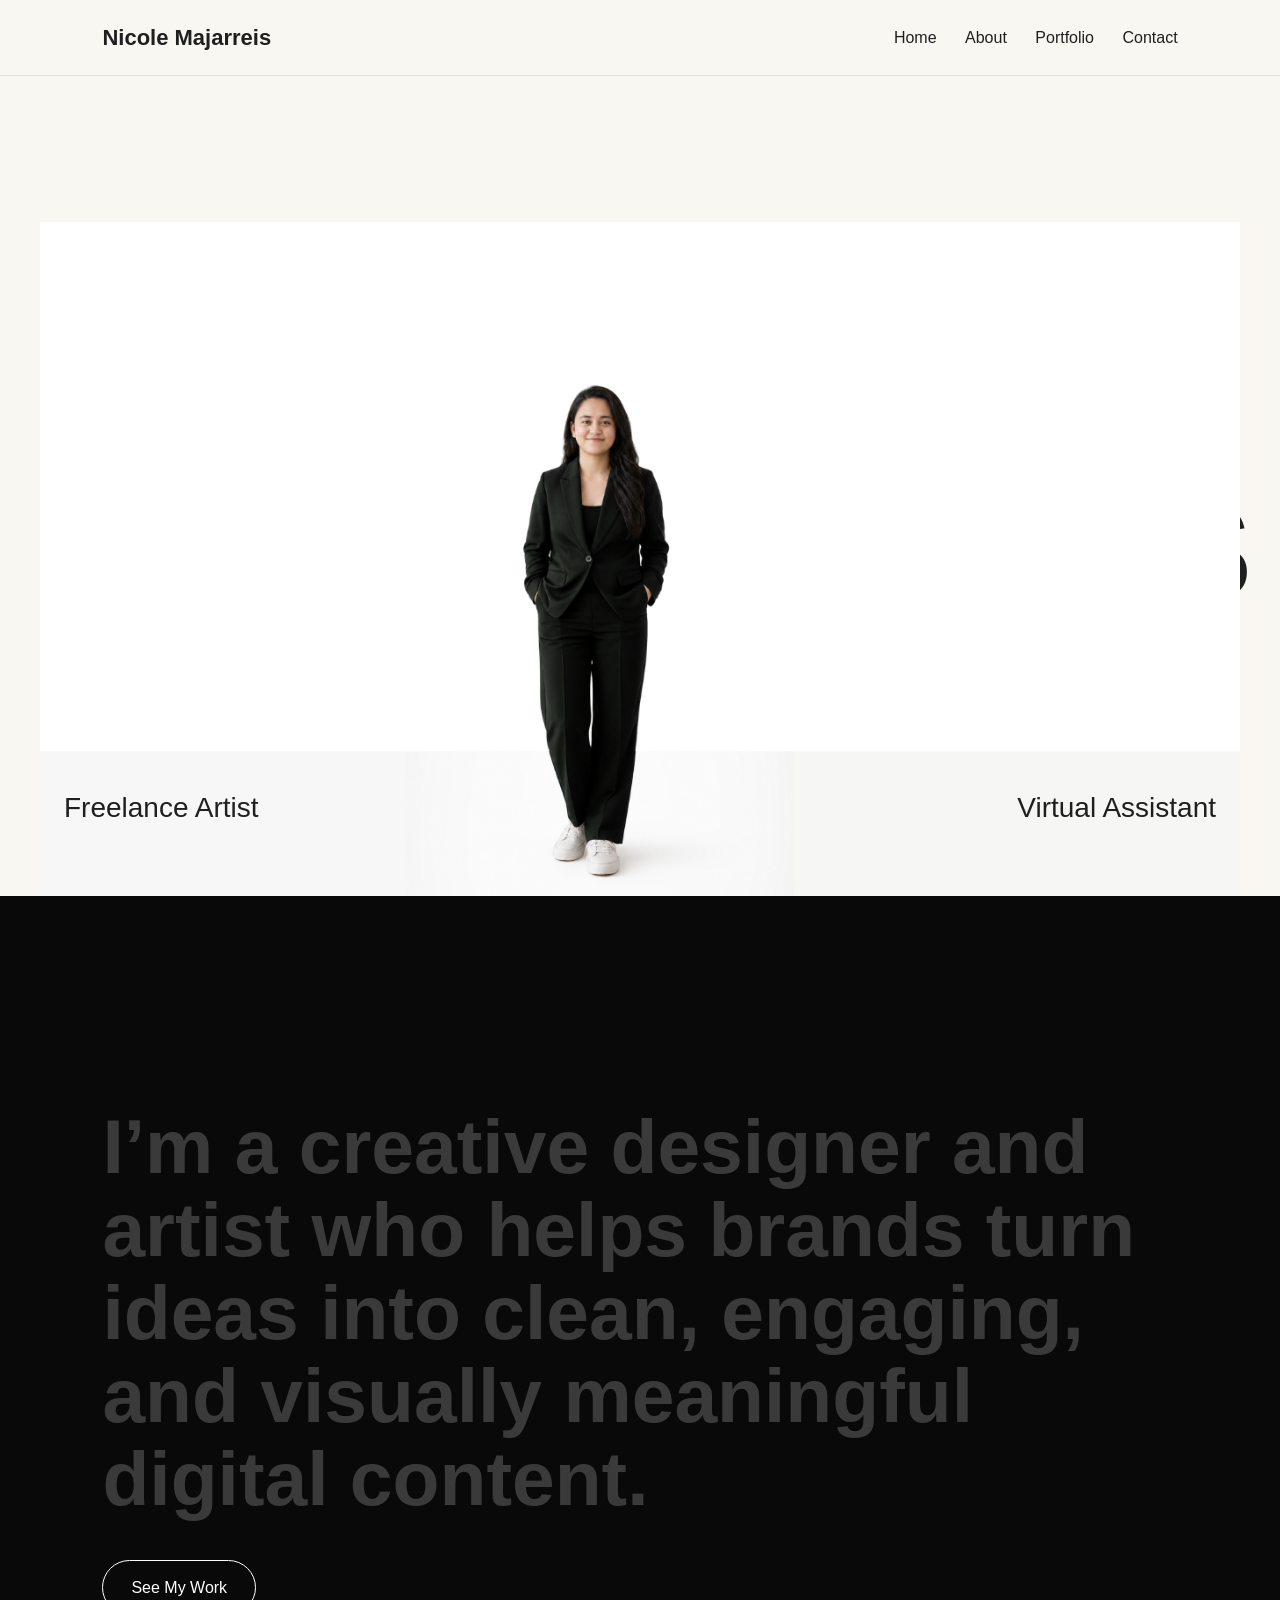
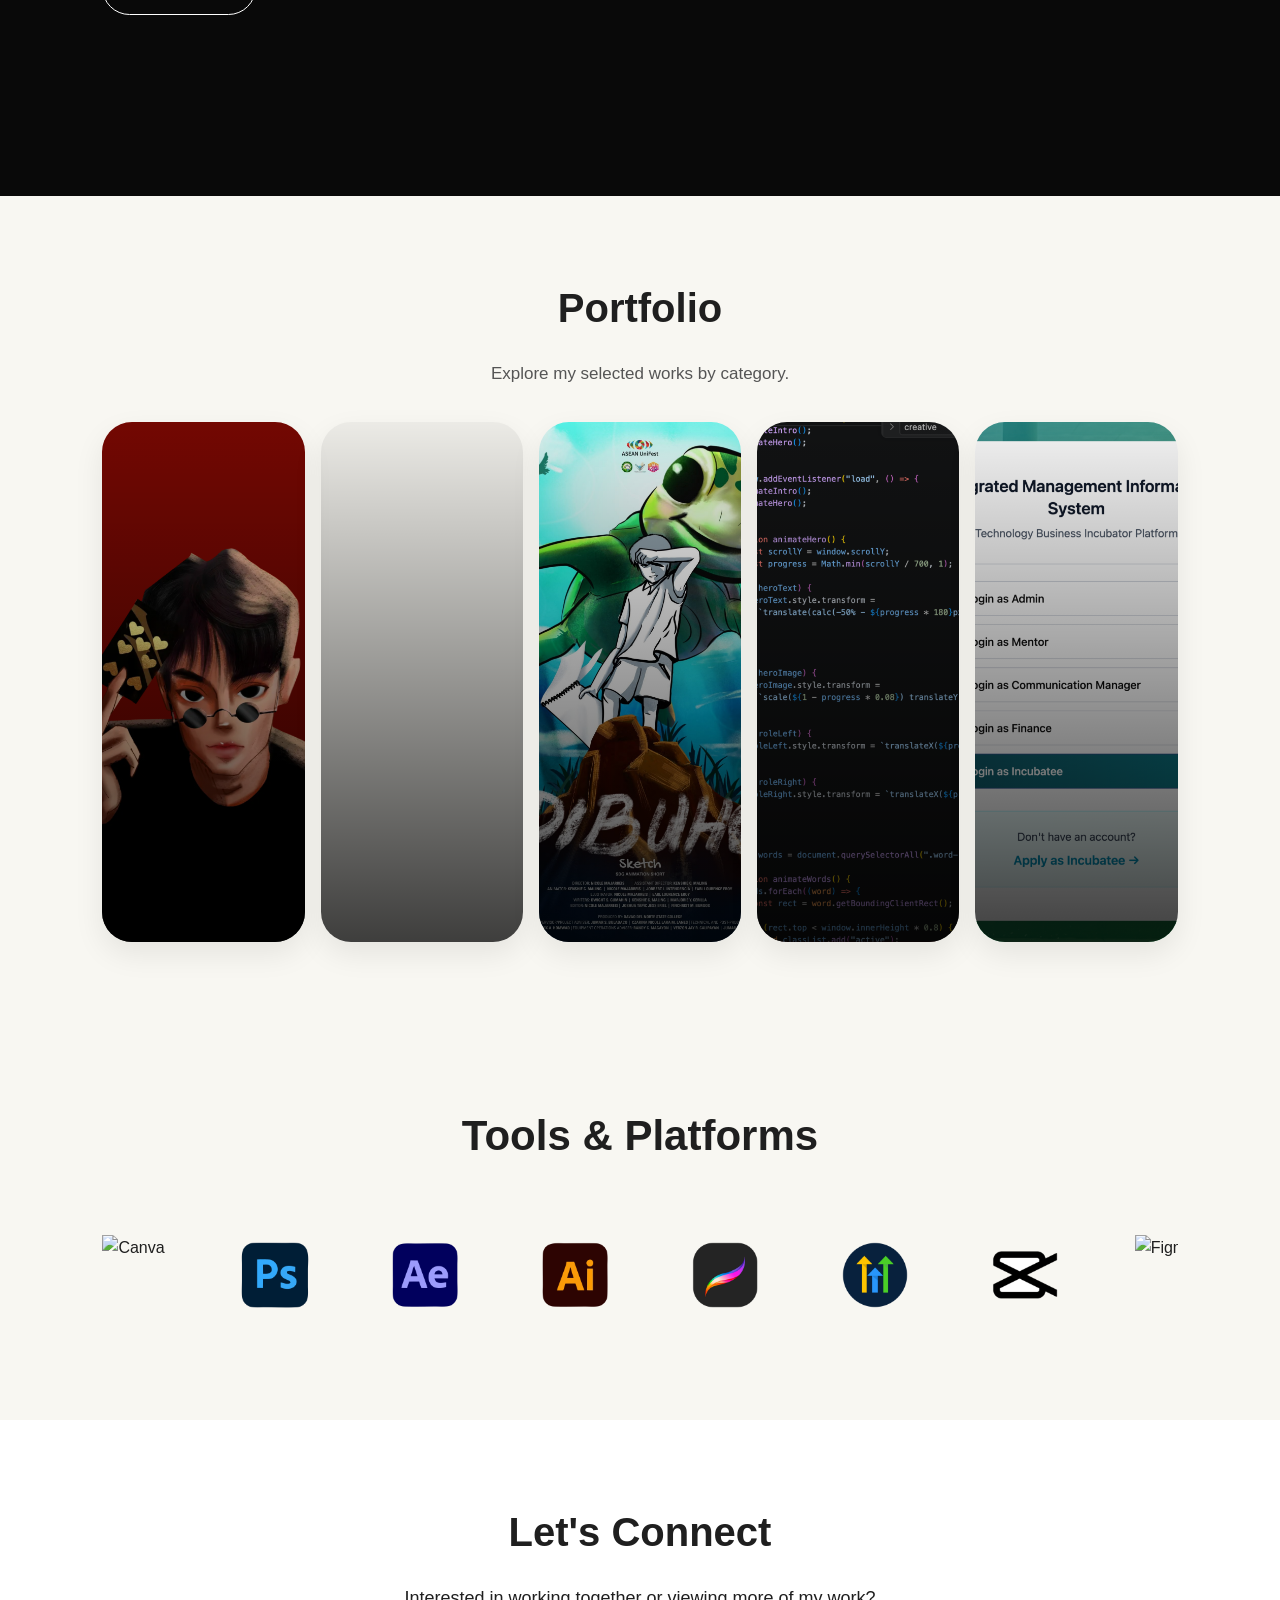
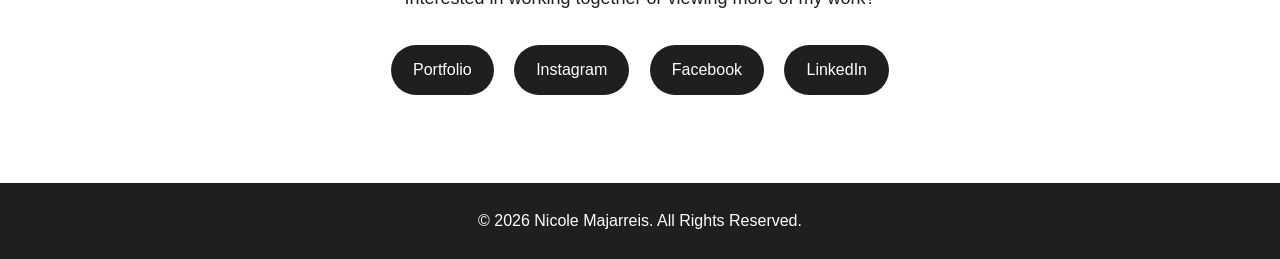
==== commit 2033126e: "Update index.html" ====
--- a/index.html
+++ b/index.html
@@ -22,7 +22,7 @@
 
 <section class="trend-hero" id="home">
   <div class="hero-image-wrap">
-    <img src="assets/images/Home banner.png" alt="Nicole Majarreis" class="hero-main-img">
+    <img src="assets/images/homebanner.png" alt="Nicole Majarreis" class="hero-main-img">
   </div>
 
   <h1 class="hero-big-text">NICOLE MAJARREIS</h1>
@@ -149,4 +149,4 @@
   </footer>
 <script src="script.js"></script>
 </body>
-</html>+</html>
--- a/style.css
+++ b/style.css
@@ -49,7 +49,7 @@
 
 /* HERO */
 .hero {
-  min-height: 90vh;
+  min-height: 120vh;
   padding: 80px 8%;
   display: grid;
   grid-template-columns: 1.2fr 1fr;
@@ -1201,4 +1201,4 @@
 
 .word-reveal span.red-word.active{
   color:#ff4b3e;
-}+}
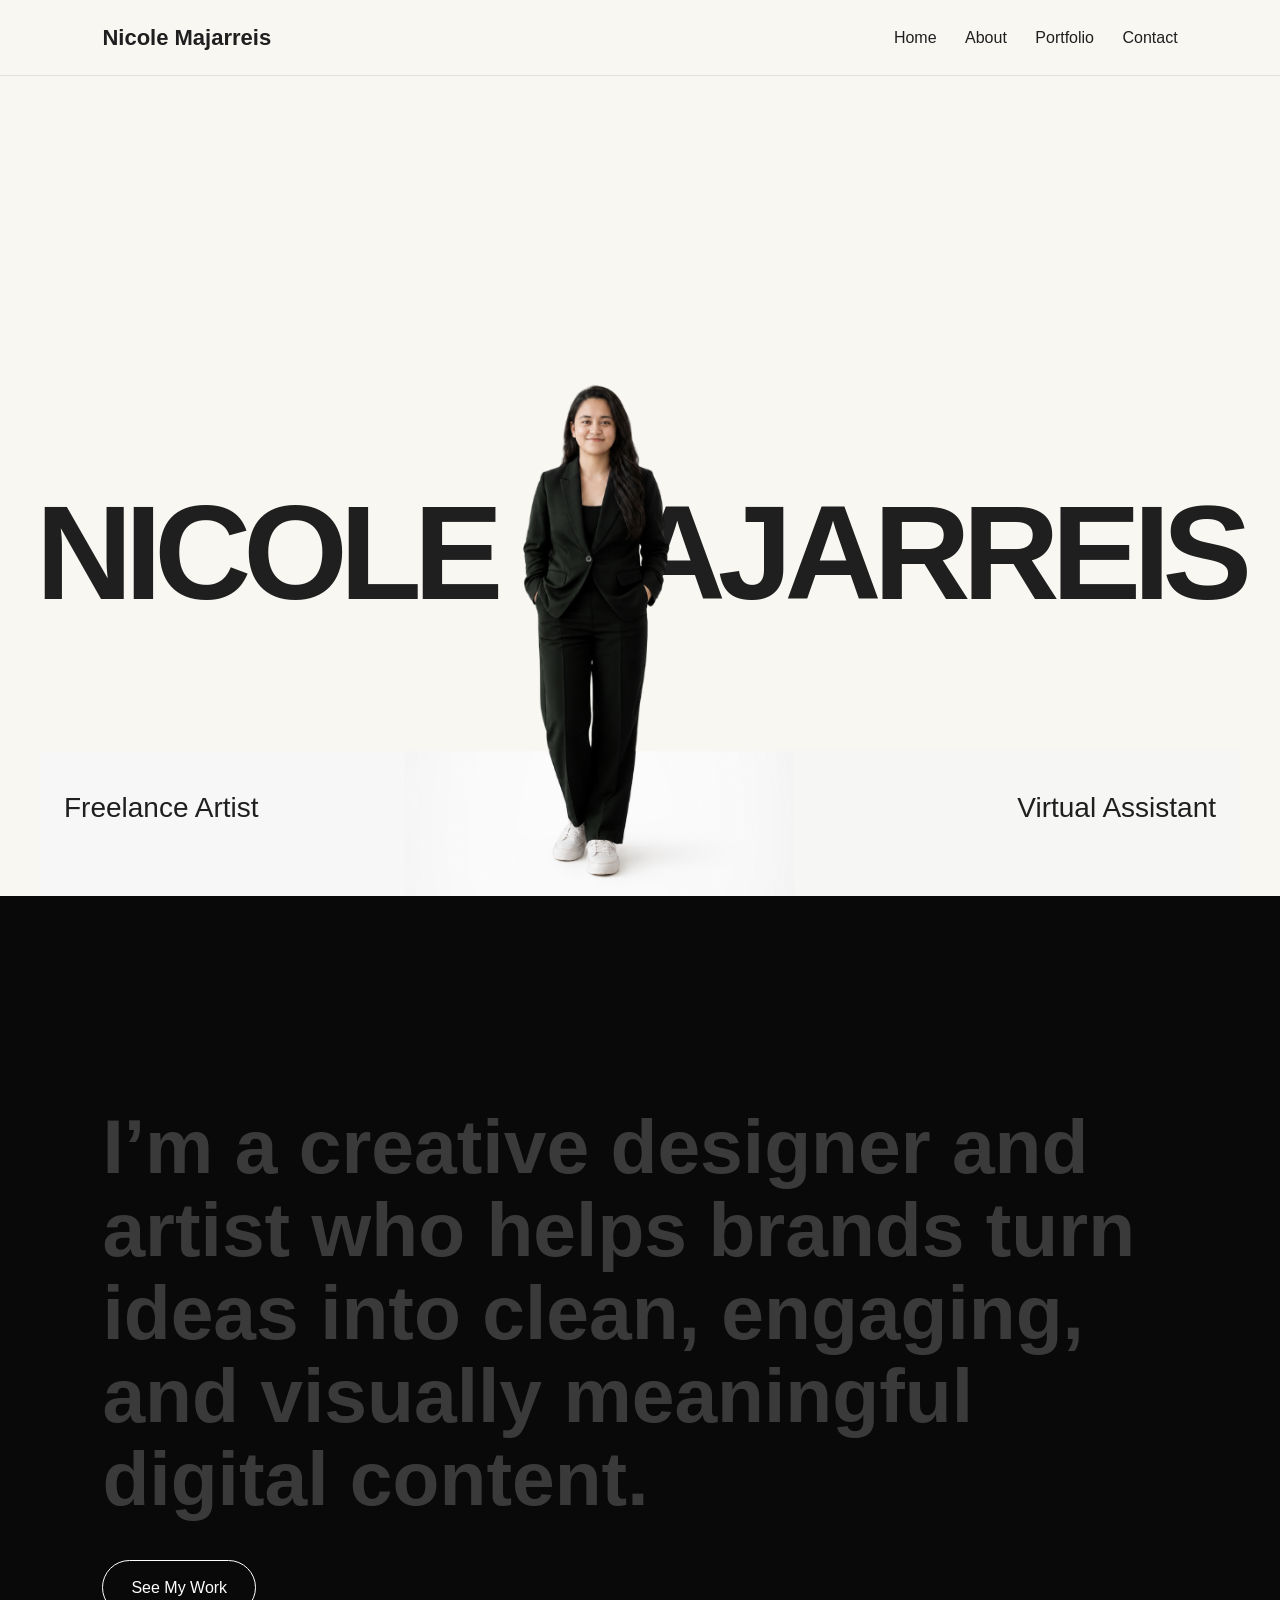
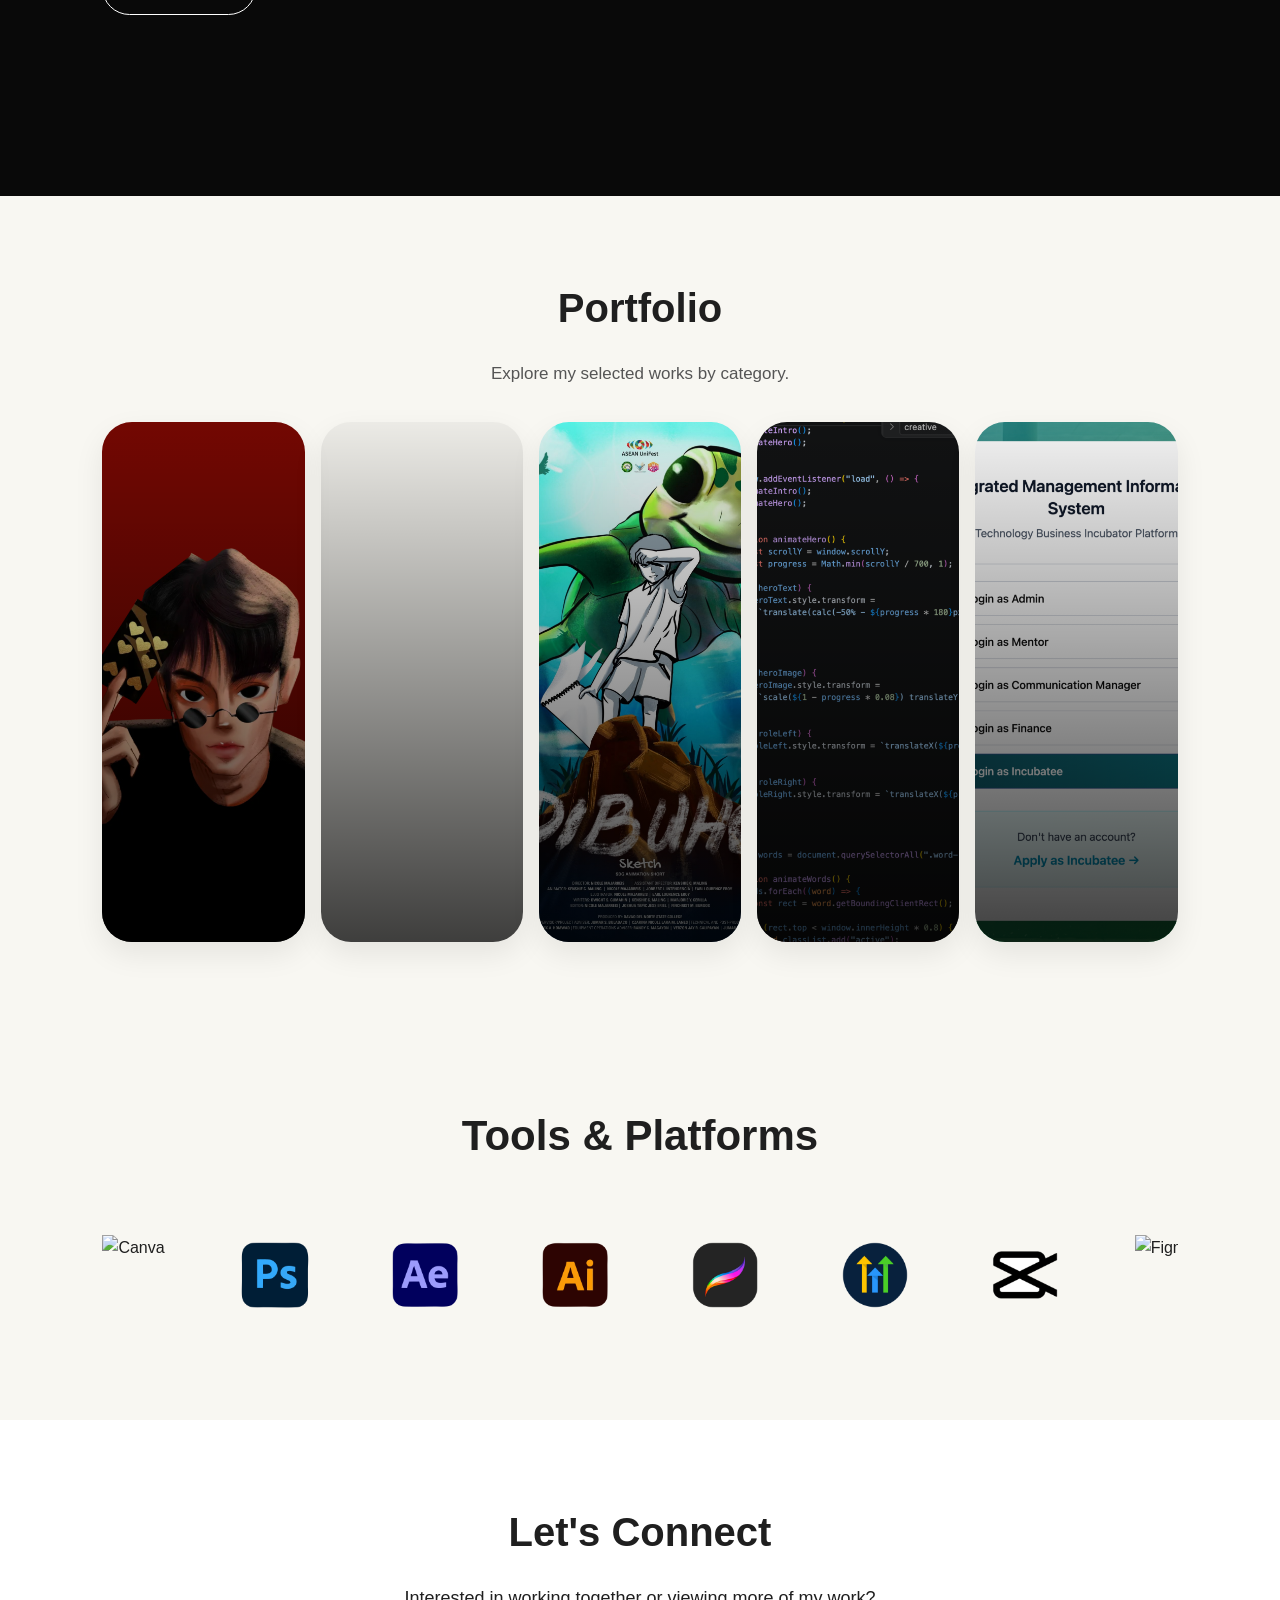
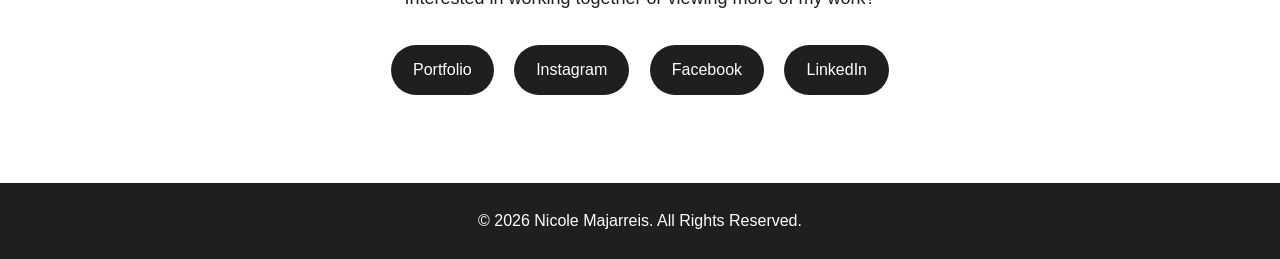
==== commit 445eea92: "Update index.html" ====
--- a/index.html
+++ b/index.html
@@ -22,7 +22,7 @@
 
 <section class="trend-hero" id="home">
   <div class="hero-image-wrap">
-    <img src="assets/images/homebanner.png" alt="Nicole Majarreis" class="hero-main-img">
+    <img src="assets/images/nicolehomebanner.png" alt="Nicole Majarreis" class="hero-main-img">
   </div>
 
   <h1 class="hero-big-text">NICOLE MAJARREIS</h1>
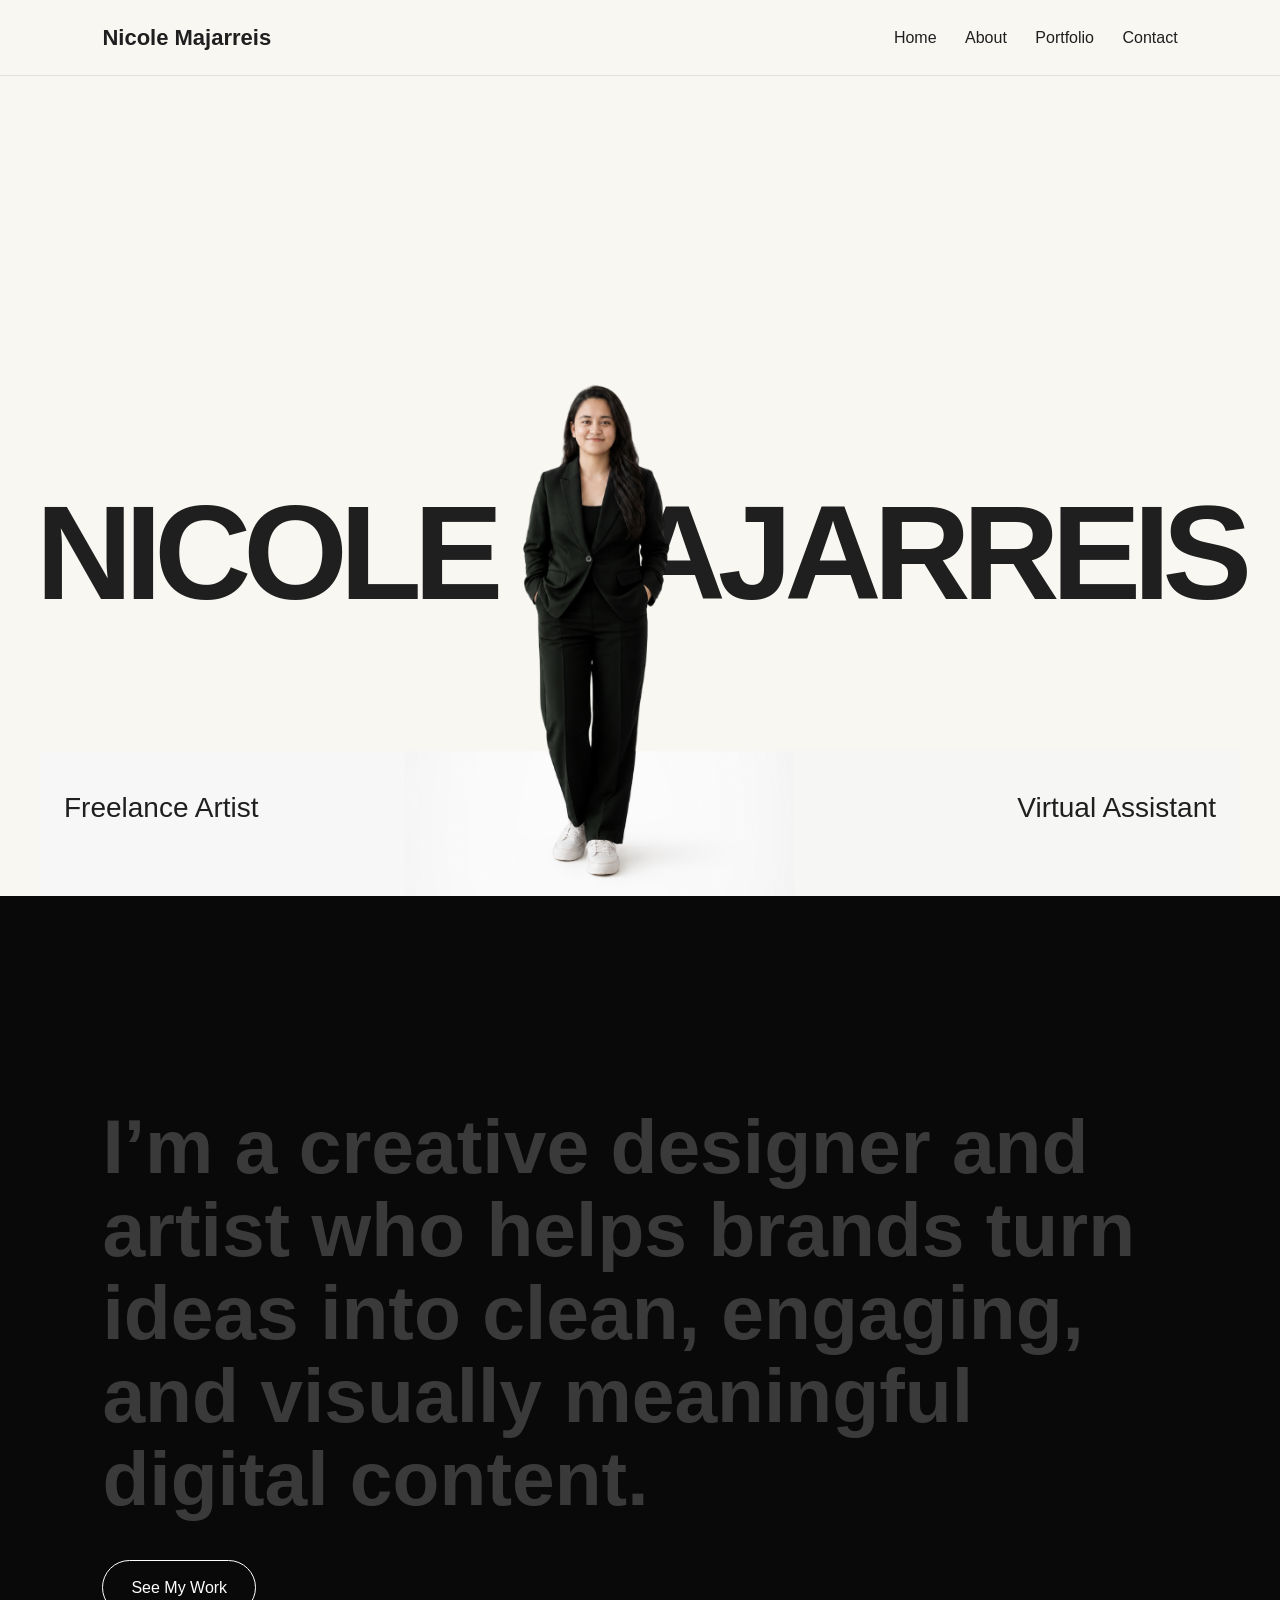
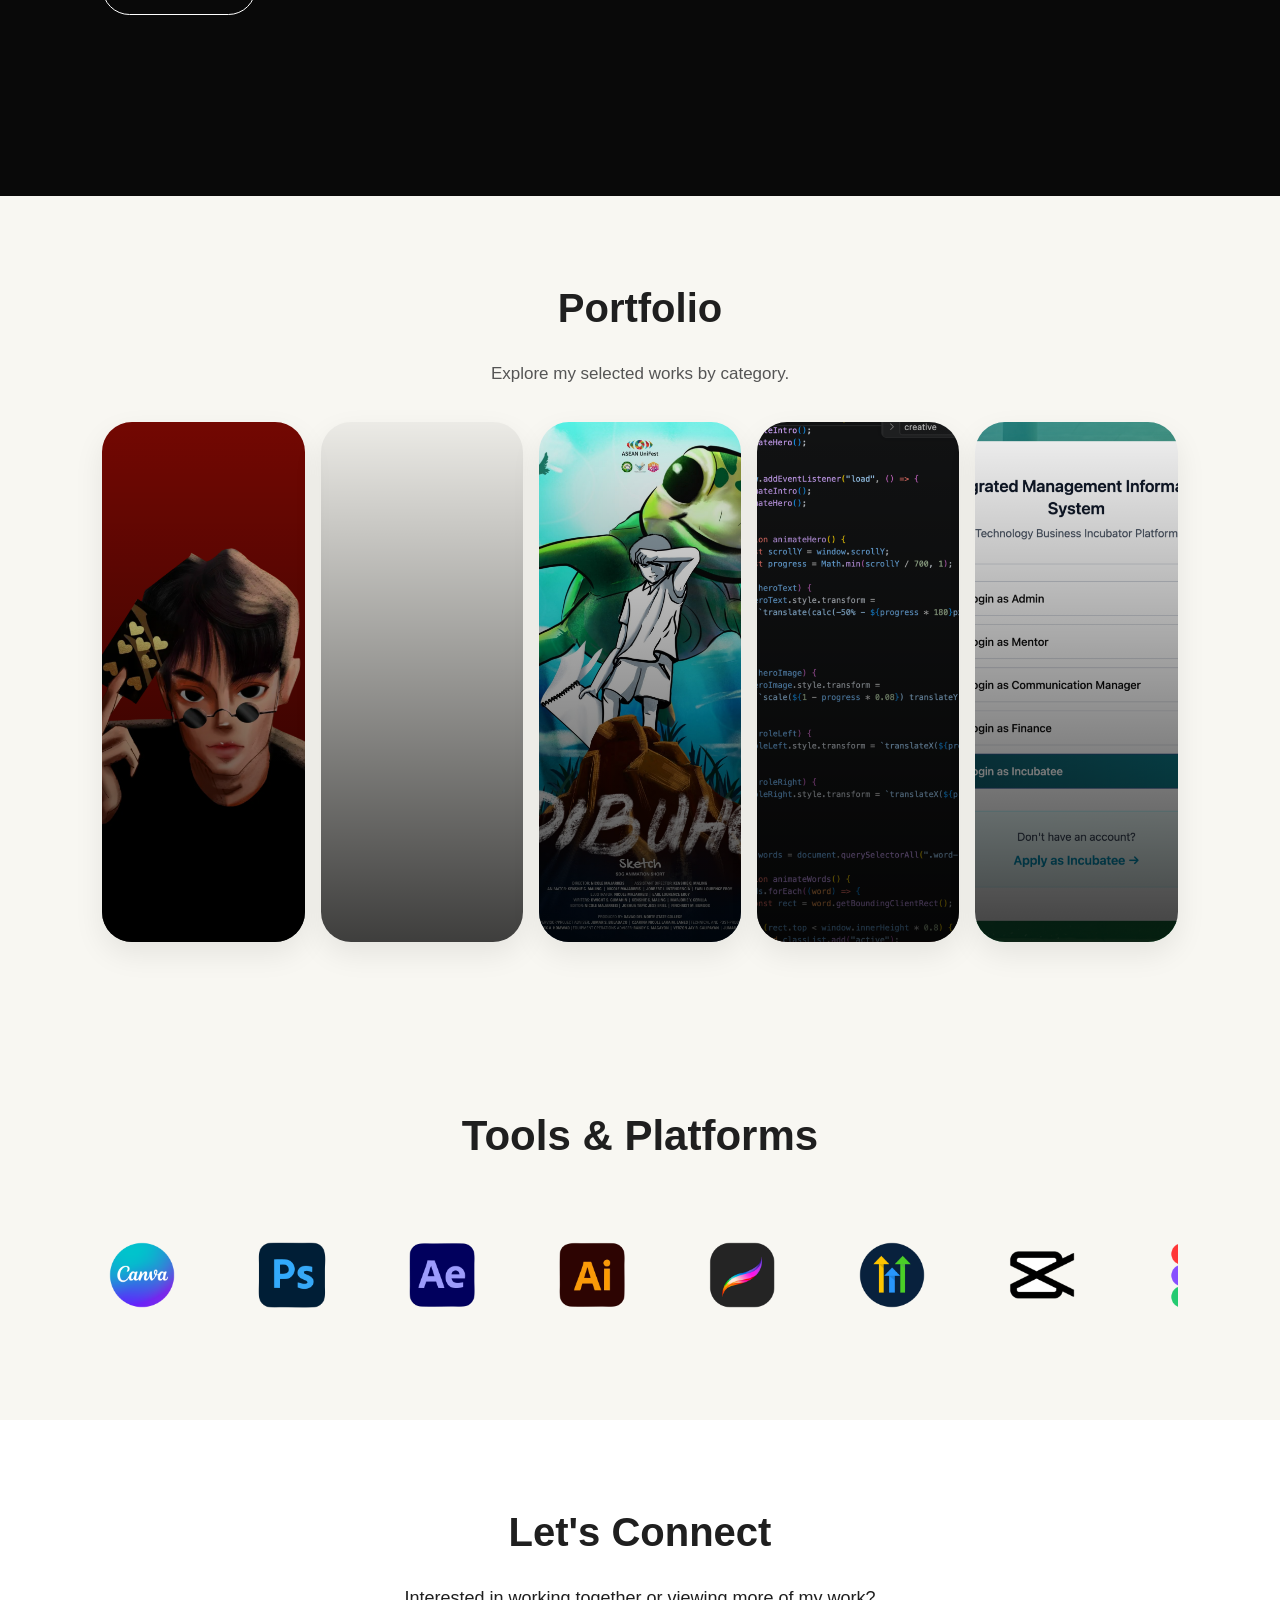
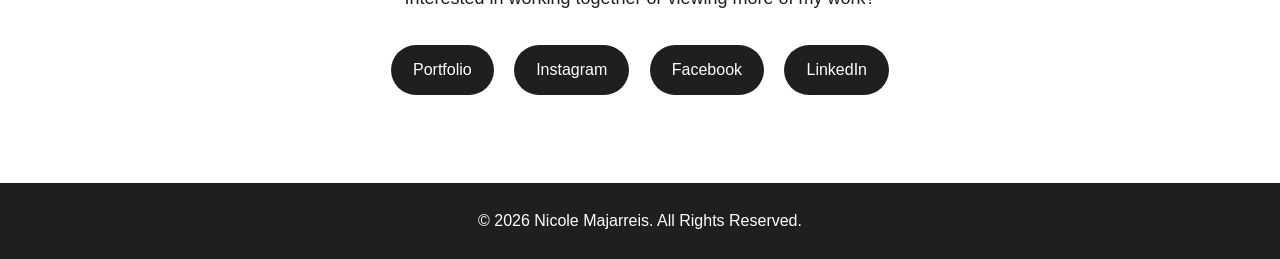
==== commit bffe6745: "Update index.html" ====
--- a/index.html
+++ b/index.html
@@ -86,10 +86,10 @@
       </div>
     </a>
 
-    <a href="codes.html" class="flex-card" style="background-image: url('assets/images/codes-cover.png');">
+    <a href="experience.html" class="flex-card" style="background-image: url('assets/images/codes-cover.png');">
       <div class="card-content">
-        <h3>Codes</h3>
-        <p>Programming and school projects.</p>
+        <h3>Experience</h3>
+        <p>Academic and career milestones.</p>
       </div>
     </a>
 
@@ -108,17 +108,17 @@
 
   <div class="tools-marquee">
     <div class="tools-track">
-      <img src="assets/images/canva.png" alt="Canva">
+      <img src="assets/images/Canva.png" alt="Canva">
       <img src="assets/images/photoshop.png" alt="Adobe Photoshop">
       <img src="assets/images/after-effects.png" alt="Adobe After Effects">
       <img src="assets/images/illustrator.png" alt="Adobe Illustrator">
       <img src="assets/images/procreate.png" alt="Procreate">
       <img src="assets/images/ghl.png" alt="GoHighLevel">
       <img src="assets/images/capcut.png" alt="CapCut">
-      <img src="assets/images/figma.png" alt="Figma">
+      <img src="assets/images/Figma.png" alt="Figma">
       <img src="assets/images/trello.png" alt="Trello">
 
-      <img src="assets/images/canva.png" alt="Canva">
+      <img src="assets/images/Canva.png" alt="Canva">
       <img src="assets/images/photoshop.png" alt="Adobe Photoshop">
       <img src="assets/images/after-effects.png" alt="Adobe After Effects">
       <img src="assets/images/illustrator.png" alt="Adobe Illustrator">
